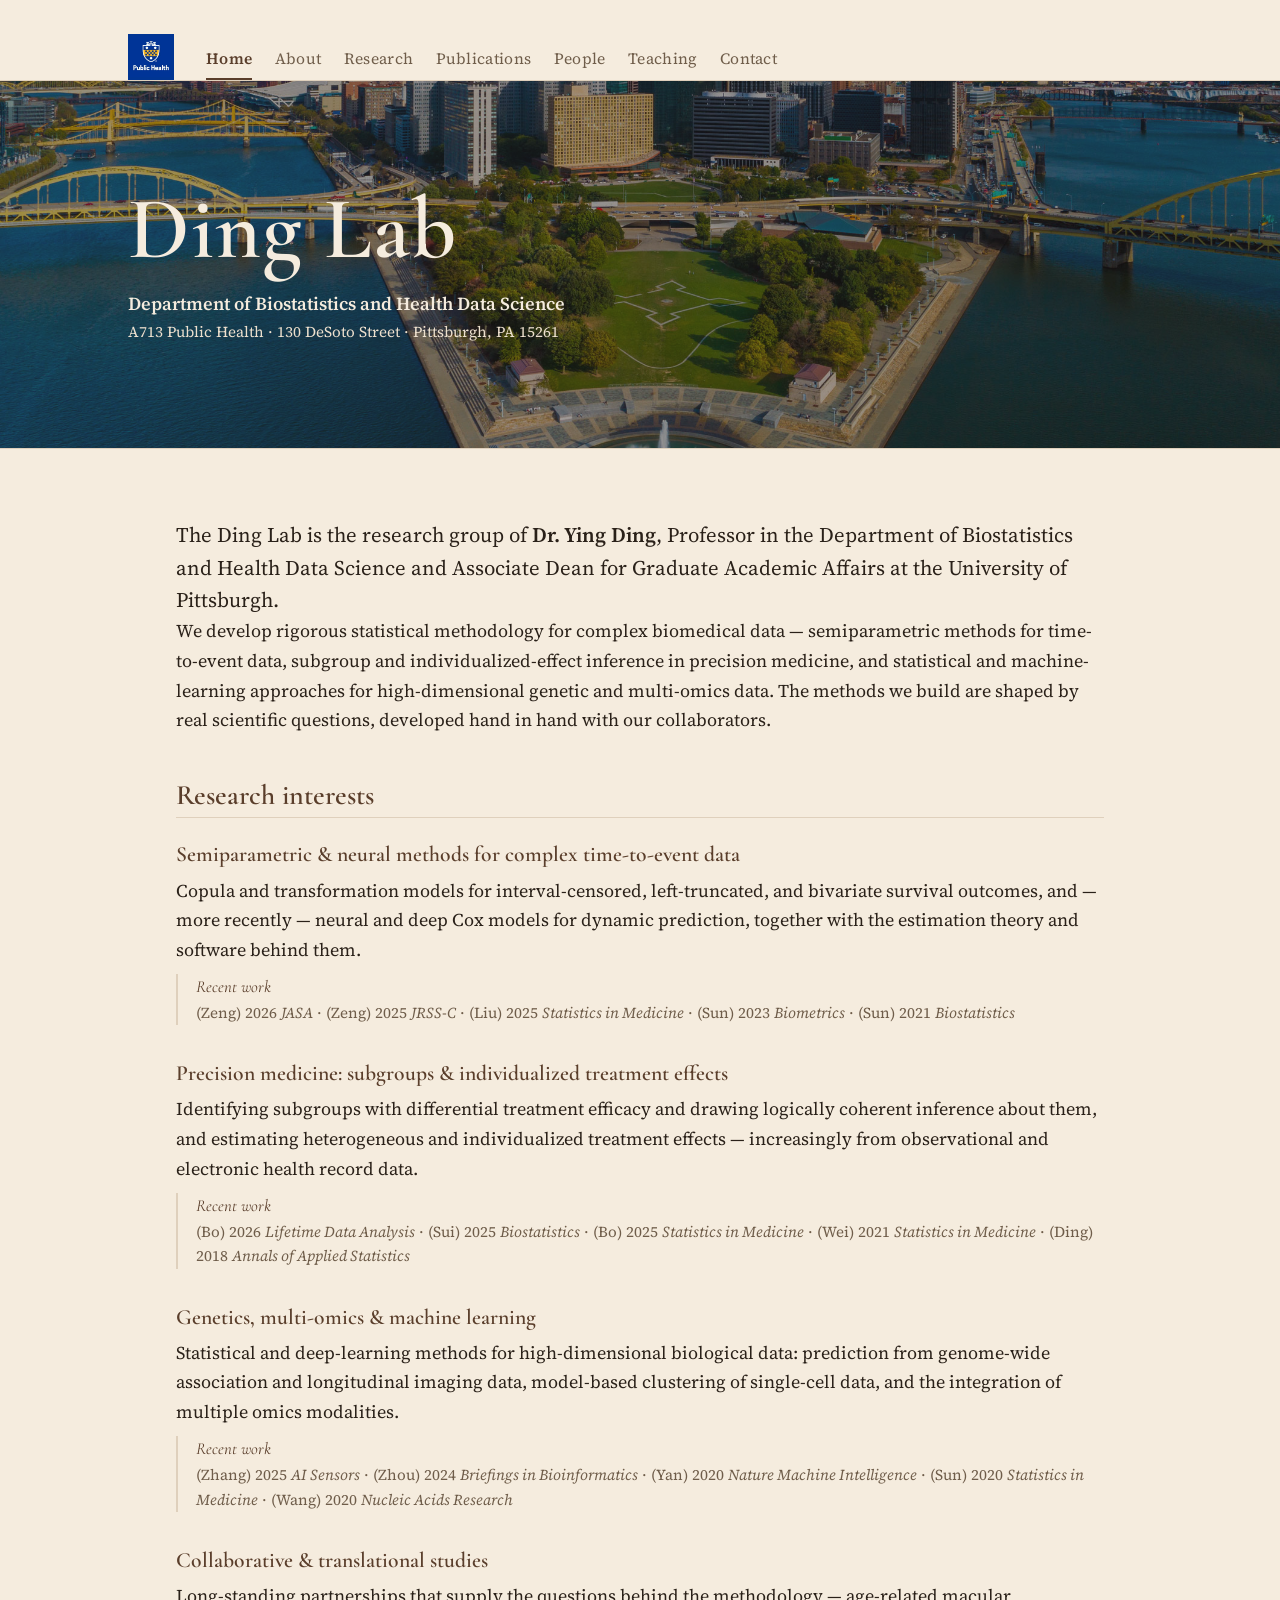
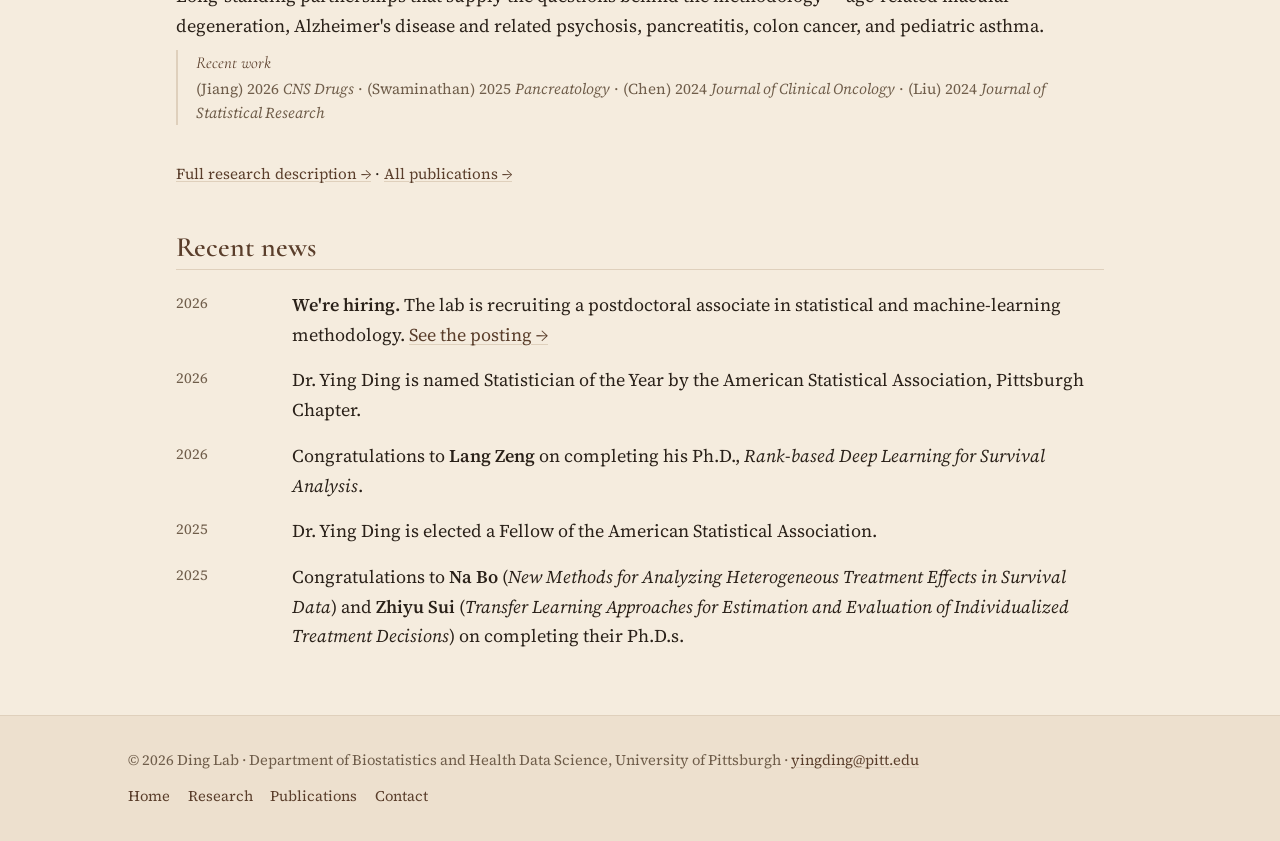
==== index.html @ 9b613da2 "Add "Dr." to Ying Ding on Home and People; remove CV link from About - Home: "Dr. Ying Ding" in the " ====
<!DOCTYPE html>
<html lang="en">
<head>
  <meta charset="utf-8">
  <meta name="viewport" content="width=device-width, initial-scale=1">
  <title>Ding Lab — Biostatistics, University of Pittsburgh</title>
  <meta name="description" content="The Ding Lab, led by Ying Ding at the University of Pittsburgh, develops statistical methods for complex survival and multi-omics data in service of precision medicine.">
  <link rel="preconnect" href="https://fonts.googleapis.com">
  <link rel="preconnect" href="https://fonts.gstatic.com" crossorigin>
  <link rel="stylesheet" href="https://fonts.googleapis.com/css2?family=Cormorant+Garamond:ital,wght@0,500;0,600;1,500;1,600&family=Source+Serif+4:ital,wght@0,400;0,600;1,400&display=swap">
  <link rel="stylesheet" href="assets/css/style.css">
</head>
<body>
  <a class="skip-link" href="#main">Skip to content</a>

  <!-- ===== SHARED HEADER — keep identical across all pages (only aria-current moves) ===== -->
  <header class="site-header">
    <div class="wrap site-header-inner">
      <img class="site-badge" src="assets/img/School_of_Public_Health.png" alt="University of Pittsburgh School of Public Health">
      <nav class="main-nav" aria-label="Primary">
        <ul>
          <li><a href="index.html" aria-current="page">Home</a></li>
          <li><a href="about.html">About</a></li>
          <li><a href="research.html">Research</a></li>
          <li><a href="publications.html">Publications</a></li>
          <li><a href="people.html">People</a></li>
          <li><a href="teaching.html">Teaching</a></li>
          <li><a href="contact.html">Contact</a></li>
        </ul>
      </nav>
    </div>
  </header>
  <!-- ===== /SHARED HEADER ===== -->

  <!-- Hero banner. Background photo is set in CSS (.hero) — currently assets/img/pittsburgh.jpg.
       TODO: to swap it, change the url() in style.css (.hero). If a brighter photo is used,
       deepen the overlay alpha in style.css (.hero::before) so the cream text stays legible. -->
  <section class="hero" aria-label="Introduction">
    <div class="hero-inner">
      <h1 class="hero-title">Ding Lab</h1>
      <div class="affiliation-text">
        <p class="aff-dept">Department of Biostatistics and Health Data Science</p>
        <p class="aff-addr">A713 Public Health &middot; 130 DeSoto Street &middot; Pittsburgh, PA 15261</p>
      </div>
    </div>
  </section>

  <main id="main">
    <section aria-label="About the lab">
      <p class="lead">The Ding Lab is the research group of <strong>Dr. Ying Ding</strong>, Professor
      in the Department of Biostatistics and Health Data Science and Associate Dean for Graduate
      Academic Affairs at the <span class="pitt">University of Pittsburgh</span>.</p>

      <p>We develop rigorous statistical methodology for complex biomedical data &mdash;
      semiparametric methods for time-to-event data, subgroup and individualized-effect inference
      in precision medicine, and statistical and machine-learning approaches for high-dimensional
      genetic and multi-omics data. The methods we build are shaped by real scientific questions,
      developed hand in hand with our collaborators.</p>
    </section>

    <section aria-labelledby="interests-heading">
      <h2 id="interests-heading">Research interests</h2>
      <!-- TODO: The citations below were pulled from Google Scholar (July 2026). Scholar is not
           always accurate — please check years/journals, and add or drop papers as you like.
           Format follows: (first author) year Journal. -->
      <div class="interests">

        <article class="interest">
          <h3 class="i-title">Semiparametric &amp; neural methods for complex time-to-event data</h3>
          <p class="i-desc">Copula and transformation models for interval-censored, left-truncated,
          and bivariate survival outcomes, and — more recently — neural and deep Cox models for
          dynamic prediction, together with the estimation theory and software behind them.</p>
          <p class="i-pubs"><span class="i-pubs-label">Recent work</span>
            (Zeng) 2026 <em>JASA</em> &middot;
            (Zeng) 2025 <em>JRSS-C</em> &middot;
            (Liu) 2025 <em>Statistics in Medicine</em> &middot;
            (Sun) 2023 <em>Biometrics</em> &middot;
            (Sun) 2021 <em>Biostatistics</em>
          </p>
        </article>

        <article class="interest">
          <h3 class="i-title">Precision medicine: subgroups &amp; individualized treatment effects</h3>
          <p class="i-desc">Identifying subgroups with differential treatment efficacy and drawing
          logically coherent inference about them, and estimating heterogeneous and individualized
          treatment effects — increasingly from observational and electronic health record data.</p>
          <p class="i-pubs"><span class="i-pubs-label">Recent work</span>
            (Bo) 2026 <em>Lifetime Data Analysis</em> &middot;
            (Sui) 2025 <em>Biostatistics</em> &middot;
            (Bo) 2025 <em>Statistics in Medicine</em> &middot;
            (Wei) 2021 <em>Statistics in Medicine</em> &middot;
            (Ding) 2018 <em>Annals of Applied Statistics</em>
          </p>
        </article>

        <article class="interest">
          <h3 class="i-title">Genetics, multi-omics &amp; machine learning</h3>
          <p class="i-desc">Statistical and deep-learning methods for high-dimensional biological
          data: prediction from genome-wide association and longitudinal imaging data, model-based
          clustering of single-cell data, and the integration of multiple omics modalities.</p>
          <p class="i-pubs"><span class="i-pubs-label">Recent work</span>
            (Zhang) 2025 <em>AI Sensors</em> &middot;
            (Zhou) 2024 <em>Briefings in Bioinformatics</em> &middot;
            (Yan) 2020 <em>Nature Machine Intelligence</em> &middot;
            (Sun) 2020 <em>Statistics in Medicine</em> &middot;
            (Wang) 2020 <em>Nucleic Acids Research</em>
          </p>
        </article>

        <article class="interest">
          <h3 class="i-title">Collaborative &amp; translational studies</h3>
          <p class="i-desc">Long-standing partnerships that supply the questions behind the
          methodology — age-related macular degeneration, Alzheimer's disease and related psychosis,
          pancreatitis, colon cancer, and pediatric asthma.</p>
          <p class="i-pubs"><span class="i-pubs-label">Recent work</span>
            (Jiang) 2026 <em>CNS Drugs</em> &middot;
            (Swaminathan) 2025 <em>Pancreatology</em> &middot;
            (Chen) 2024 <em>Journal of Clinical Oncology</em> &middot;
            (Liu) 2024 <em>Journal of Statistical Research</em>
          </p>
        </article>

      </div>
      <p class="i-more"><a href="research.html">Full research description &rarr;</a> &middot;
      <a href="publications.html">All publications &rarr;</a></p>
    </section>

    <section aria-labelledby="news-heading">
      <h2 id="news-heading">Recent news</h2>
      <!-- TODO: These items are drawn from Dr. Ding's June 2026 CV. Add new items on top as they
           happen (defences, awards, papers, talks); the newest should come first. -->
      <ul class="news">
        <li>
          <span class="news-date">2026</span>
          <p><strong>We're hiring.</strong> The lab is recruiting a postdoctoral associate in
          statistical and machine-learning methodology. <a href="people.html#openings">See the posting &rarr;</a></p>
        </li>
        <li>
          <span class="news-date">2026</span>
          <p>Dr. Ying Ding is named Statistician of the Year by the American Statistical Association,
          Pittsburgh Chapter.</p>
        </li>
        <li>
          <span class="news-date">2026</span>
          <p>Congratulations to <strong>Lang Zeng</strong> on completing his Ph.D.,
          <em>Rank-based Deep Learning for Survival Analysis</em>.</p>
        </li>
        <li>
          <span class="news-date">2025</span>
          <p>Dr. Ying Ding is elected a Fellow of the American Statistical Association.</p>
        </li>
        <li>
          <span class="news-date">2025</span>
          <p>Congratulations to <strong>Na Bo</strong> (<em>New Methods for Analyzing Heterogeneous
          Treatment Effects in Survival Data</em>) and <strong>Zhiyu Sui</strong> (<em>Transfer
          Learning Approaches for Estimation and Evaluation of Individualized Treatment Decisions</em>)
          on completing their Ph.D.s.</p>
        </li>
      </ul>
    </section>

  </main>

  <!-- ===== SHARED FOOTER — keep identical across all pages ===== -->
  <footer class="site-footer">
    <div class="wrap foot-inner">
      <!-- TODO: update the year (or wire up a small script) -->
      <p>&copy; 2026 Ding Lab &middot; Department of Biostatistics and Health Data Science, <span class="pitt">University of Pittsburgh</span> &middot; <a href="mailto:yingding@pitt.edu">yingding@pitt.edu</a></p>
      <nav aria-label="Footer">
        <ul>
          <li><a href="index.html">Home</a></li>
          <li><a href="research.html">Research</a></li>
          <li><a href="publications.html">Publications</a></li>
          <li><a href="contact.html">Contact</a></li>
        </ul>
      </nav>
    </div>
  </footer>
  <!-- ===== /SHARED FOOTER ===== -->
</body>
</html>
---- assets/css/style.css ----
/* ==========================================================================
   Ying Ding Lab — shared stylesheet
   Classical academic elegance with a warm, luxe register:
   "high-priced wood" — walnut/espresso browns on a soft warm-beige ground.
   Restrained on purpose. Edit palette below.
   ========================================================================== */

:root {
  /* Color palette (warm "wood + skin", AA-checked) */
  --bg:            #F5ECDE;  /* warm light beige page background */
  --bg-panel:      #EDE0CE;  /* soft warm sand: footer, callouts, headshot */
  --text:          #2A2119;  /* primary text, dark espresso */
  --text-muted:    #6F5D4A;  /* secondary text, warm taupe */
  --accent:        #5A3E2B;  /* walnut brown: headings, links, rules */
  --accent-dark:   #3E2A1C;  /* hover / pressed */
  --hairline:      #DFD0BC;  /* borders, dividers */
  --pitt-blue:     #003594;  /* University of Pittsburgh official blue */

  /* Type */
  --font-head: "Cormorant Garamond", Georgia, "Times New Roman", serif;
  --font-body: "Source Serif 4", Georgia, "Times New Roman", serif;

  /* Measure & rhythm */
  --wrap:  66rem;   /* header / footer width */
  --prose: 60rem;   /* reading measure (wide, per request for narrow margins) */
  --pad:   1rem;
}

/* ------------------------------------------------------------------ Reset-ish */
*,
*::before,
*::after { box-sizing: border-box; }

html { -webkit-text-size-adjust: 100%; }

body {
  margin: 0;
  background: var(--bg);
  color: var(--text);
  font-family: var(--font-body);
  font-size: 1.125rem;      /* 18px */
  line-height: 1.65;
  font-weight: 400;
  text-rendering: optimizeLegibility;
  -webkit-font-smoothing: antialiased;
}

img { max-width: 100%; height: auto; display: block; }

/* -------------------------------------------------------------- Skip link */
.skip-link {
  position: absolute;
  left: -9999px;
  top: 0;
  background: var(--accent);
  color: #fff;
  padding: 0.5rem 1rem;
  z-index: 100;
  text-decoration: none;
}
.skip-link:focus {
  left: 0.75rem;
  top: 0.75rem;
}

/* --------------------------------------------------------------- Wrappers */
.wrap {
  width: 100%;
  max-width: var(--wrap);
  margin-inline: auto;
  padding-inline: var(--pad);
}

/* ---------------------------------------------------------------- Header */
.site-header {
  border-bottom: 1px solid var(--hairline);
  padding-block: 2.1rem 0;
}
/* One masthead row: institution badge on the left, primary nav to its right. */
.site-header-inner {
  display: flex;
  align-items: flex-end;
  gap: 0.75rem 2rem;
  flex-wrap: wrap;
}
.site-badge {
  height: 46px;
  width: auto;
  flex: 0 0 auto;
}

/* Navigation */
.main-nav {
  margin: 0;
}
.main-nav ul {
  list-style: none;
  margin: 0;
  padding: 0;
  display: flex;
  flex-wrap: wrap;
  gap: 0.25rem 1.4rem;
}
.main-nav a {
  display: inline-block;
  padding: 0.35rem 0;
  font-size: 0.98rem;
  letter-spacing: 0.02em;
  color: var(--text-muted);
  text-decoration: none;
  border-bottom: 2px solid transparent;
  transition: color 120ms ease, border-color 120ms ease;
}
.main-nav a:hover,
.main-nav a:focus-visible {
  color: var(--accent);
  border-bottom-color: var(--hairline);
}
.main-nav a[aria-current="page"] {
  color: var(--accent);
  font-weight: 600;
  border-bottom-color: var(--accent);
}

/* ------------------------------------------------------------------ Main */
main {
  max-width: var(--prose);
  margin-inline: auto;
  padding: 3rem var(--pad) 4rem;
}

/* Page header block */
.page-header { margin-bottom: 2.5rem; }
.page-title {
  font-family: var(--font-head);
  font-weight: 600;
  font-size: clamp(2.2rem, 5vw, 3rem);
  line-height: 1.08;
  letter-spacing: 0.005em;
  color: var(--accent);
  margin: 0;
}
.page-header .rule {
  width: 3.5rem;
  height: 2px;
  background: var(--accent);
  border: 0;
  margin: 1.1rem 0 0;
}

/* Lead paragraph — used on the warmer pages */
.lead {
  font-size: 1.3rem;
  line-height: 1.55;
  color: var(--text);
  margin: 1.4rem 0 0;
}
.lead-italic {
  font-family: var(--font-head);
  font-size: 1.5rem;
  font-style: italic;
  color: var(--accent);
  line-height: 1.4;
  margin: 1rem 0 0;
}

/* ----------------------------------------------------------- Typography */
h2 {
  font-family: var(--font-head);
  font-weight: 600;
  font-size: 1.75rem;
  line-height: 1.15;
  color: var(--accent);
  margin: 2.75rem 0 1rem;
  padding-bottom: 0.4rem;
  border-bottom: 1px solid var(--hairline);
}
h3 {
  font-family: var(--font-head);
  font-weight: 600;
  font-size: 1.35rem;
  line-height: 1.2;
  color: var(--text);
  margin: 2rem 0 0.5rem;
}
p { margin: 0 0 1.15rem; }
main > section > p:last-child { margin-bottom: 0; }

a {
  color: var(--accent);
  text-decoration: underline;
  text-underline-offset: 0.14em;
  text-decoration-thickness: 1px;
  text-decoration-color: var(--hairline);
  transition: color 120ms ease, text-decoration-color 120ms ease;
}
a:hover,
a:focus-visible {
  color: var(--accent-dark);
  text-decoration-color: currentColor;
}

strong { font-weight: 600; }
em { font-style: italic; }

hr.divider {
  border: 0;
  border-top: 1px solid var(--hairline);
  margin: 2.5rem 0;
}

/* --------------------------------------------------- CV-style definition lists */
/* Education, appointments, courses: label + detail rows */
.cv-list {
  margin: 1.25rem 0 0;
  display: grid;
  gap: 1.4rem;
}
.cv-item {
  display: grid;
  grid-template-columns: 7.5rem 1fr;
  gap: 0.25rem 1.5rem;
}
.cv-item .cv-when {
  color: var(--text-muted);
  font-variant-numeric: tabular-nums;
  font-size: 0.98rem;
  padding-top: 0.1rem;
}
.cv-item .cv-what { margin: 0; }
.cv-item .cv-what .cv-role { font-weight: 600; }
.cv-item .cv-what .cv-where { color: var(--text-muted); display: block; font-size: 0.98rem; }

/* Simple stacked list (awards, plain items) */
.stack-list {
  margin: 1.25rem 0 0;
  padding: 0;
  list-style: none;
  display: grid;
  gap: 0.9rem;
}
.stack-list li {
  display: grid;
  grid-template-columns: 4rem 1fr;
  gap: 1.25rem;
}
.stack-list .yr {
  color: var(--text-muted);
  font-variant-numeric: tabular-nums;
  font-size: 0.98rem;
}

/* -------------------------------------------------------- Research interests */
/* Home page: each interest = title + description + a line of recent citations. */
.interests {
  margin: 1.5rem 0 0;
  display: grid;
  gap: 2.25rem;
}
.interest .i-title {
  font-family: var(--font-head);
  font-weight: 600;
  font-size: 1.35rem;
  line-height: 1.2;
  color: var(--accent);
  margin: 0 0 0.45rem;
}
.interest .i-desc { margin: 0 0 0.6rem; }
.interest .i-pubs {
  margin: 0;
  padding-left: 1.1rem;
  border-left: 2px solid var(--hairline);
  font-size: 0.95rem;
  line-height: 1.6;
  color: var(--text-muted);
}
.interest .i-pubs-label {
  display: block;
  font-family: var(--font-head);
  font-style: italic;
  font-size: 1.05rem;
  color: var(--accent);
}
.i-more { margin-top: 2.25rem; font-size: 0.95rem; }

/* --------------------------------------------------------------- News list */
.news {
  margin: 1.25rem 0 0;
  padding: 0;
  list-style: none;
  display: grid;
  gap: 1rem;
}
.news li {
  display: grid;
  grid-template-columns: 6rem 1fr;
  gap: 1.25rem;
}
.news .news-date {
  color: var(--text-muted);
  font-size: 0.92rem;
  font-variant-numeric: tabular-nums;
  padding-top: 0.05rem;
}
.news p { margin: 0; }

/* -------------------------------------------------------------- Publications */
.pub-year {
  font-family: var(--font-head);
  font-weight: 600;
  font-size: 1.75rem;
  color: var(--accent);
  margin: 2.75rem 0 1rem;
  padding-bottom: 0.4rem;
  border-bottom: 1px solid var(--hairline);
}
.pub-list {
  margin: 0;
  padding: 0;
  list-style: none;
  display: grid;
  gap: 1.4rem;
}
.pub-list li { padding-left: 1.1rem; border-left: 2px solid var(--hairline); }
.pub-list .pub-title { font-weight: 600; }
.pub-list .pub-venue { font-style: italic; color: var(--text-muted); }
.pub-list .pub-meta { display: block; margin-top: 0.2rem; font-size: 0.95rem; }

/* --------------------------------------------------------------- People */
.people-group { margin-top: 1rem; }
.person {
  display: grid;
  grid-template-columns: 12.5rem 1fr;
  gap: 0.15rem 1.75rem;
  padding: 0.7rem 0;
  border-bottom: 1px solid var(--hairline);
}
.person:last-child { border-bottom: 0; }
.person .p-name { font-weight: 600; }
.person .p-role { color: var(--text-muted); }

/* PI card — a little warmth on the People page */
.pi-card {
  display: grid;
  grid-template-columns: 9.5rem 1fr;
  gap: 1.75rem;
  align-items: start;
  margin-top: 1.5rem;
}
.pi-card .headshot {
  width: 9.5rem;
  border: 1px solid var(--hairline);
  background: var(--bg-panel);
}
.pi-card h3 { margin-top: 0; }
.pi-card .p-role { color: var(--text-muted); margin-top: -0.25rem; }

/* --------------------------------------------------------------- Callout */
/* Warm note — prospective students, contact aside */
.callout {
  background: var(--bg-panel);
  border-left: 3px solid var(--accent);
  padding: 1.25rem 1.5rem;
  margin: 2rem 0 0;
}
.callout p:last-child { margin-bottom: 0; }
.callout h2,
.callout h3 { border: 0; margin-top: 0; }
.callout .eeo { font-size: 0.88rem; color: var(--text-muted); margin-top: 0.75rem; }

/* Contact details block */
.contact-list {
  margin: 1.5rem 0 0;
  display: grid;
  gap: 1.1rem;
}
.contact-list .c-row { display: grid; grid-template-columns: 7rem 1fr; gap: 1.25rem; }
.contact-list .c-label {
  color: var(--text-muted);
  font-size: 0.98rem;
  letter-spacing: 0.02em;
}
.contact-list .c-value { margin: 0; }

/* ---------------------------------------------------------------- Footer */
.site-footer {
  background: var(--bg-panel);
  border-top: 1px solid var(--hairline);
  color: var(--text-muted);
  padding-block: 2rem;
  font-size: 0.92rem;
}
.site-footer .foot-inner {
  display: flex;
  flex-wrap: wrap;
  justify-content: space-between;
  gap: 0.75rem 2rem;
}
.site-footer p { margin: 0; }
.site-footer a { color: var(--accent); }
.site-footer nav ul {
  list-style: none;
  margin: 0;
  padding: 0;
  display: flex;
  flex-wrap: wrap;
  gap: 0.25rem 1.1rem;
}
.site-footer nav a { text-decoration: none; }
.site-footer nav a:hover { text-decoration: underline; }

/* ---------------------------------------------------------------- Hero (home) */
.hero {
  position: relative;
  background-color: var(--accent-dark);
  background-image: url("../img/pittsburgh.jpg");   /* swap this file to change the hero photo */
  background-size: cover;
  background-position: center;
  border-bottom: 1px solid var(--hairline);
}
.hero::before {
  /* solid warm wash (not a gradient) to keep overlaid text legible;
     deepen the alpha if you swap in a bright photo */
  content: "";
  position: absolute;
  inset: 0;
  background: rgba(42, 33, 25, 0.45);
}
.hero-inner {
  position: relative;
  max-width: var(--wrap);
  margin-inline: auto;
  padding: clamp(3.25rem, 11vw, 6.5rem) var(--pad);
  color: #F5ECDE;
}
.hero-title {
  font-family: var(--font-head);
  font-weight: 600;
  font-size: clamp(3rem, 10vw, 5.5rem);
  line-height: 1;
  letter-spacing: 0.01em;
  margin: 0;
  color: #F5ECDE;
}

/* ".pitt" spans are kept in the markup but no longer coloured — "University of
   Pittsburgh" now reads in the same colour as surrounding text. */
.pitt { color: inherit; }

/* -------------------------------------------- Affiliation inside the hero (home) */
/* Department + street address, directly under the "Ding Lab" hero title. */
.hero .affiliation-text { margin-top: 1rem; }
.hero .affiliation-text p { margin: 0; }
.hero .aff-dept { color: #F5ECDE; font-weight: 600; font-size: 1.15rem; }
.hero .aff-addr { color: #EDE0CE; font-size: 0.95rem; margin-top: 0.25rem; }

/* ------------------------------------------------- Full-bleed page banner (16:9) */
/* Used on teaching.html. Sits between the header and <main>, edge to edge. */
.page-banner {
  margin: 0;
  width: 100%;
  background: var(--bg-panel);
  border-bottom: 1px solid var(--hairline);
}
.page-banner img {
  display: block;
  width: 100%;
  aspect-ratio: 16 / 9;
  object-fit: cover;   /* a non-16:9 photo is centre-cropped rather than squashed */
  object-position: center;
}

/* -------------------------------------------------------------- Research figure */
figure.research-figure { margin: 1.5rem 0 0; }
figure.research-figure img {
  width: 100%;
  border: 1px solid var(--hairline);
  background: var(--bg-panel);
}
figure.research-figure figcaption {
  margin-top: 0.5rem;
  font-size: 0.92rem;
  color: var(--text-muted);
}

/* --------------------------------------------------------- People photo grid */
.people-grid {
  display: grid;
  grid-template-columns: repeat(auto-fill, minmax(150px, 1fr));
  gap: 2rem 1.5rem;
  margin-top: 1.5rem;
}
.member-card { margin: 0; }
.member-card .avatar {
  width: 100%;
  max-width: 160px;
  aspect-ratio: 1 / 1;
  object-fit: cover;
  object-position: center 20%;  /* bias toward faces; no effect on already-square photos */
  border-radius: 50%;
  border: 1px solid var(--hairline);
  background: var(--bg-panel);
}
.member-card figcaption { margin-top: 0.75rem; }
.member-card .m-name { font-weight: 600; margin: 0; }
.member-card .m-role { color: var(--text-muted); font-size: 0.95rem; margin: 0.1rem 0 0; }

/* ------------------------------------------------------------ Focus states */
:focus-visible {
  outline: 2px solid var(--accent);
  outline-offset: 2px;
}

/* --------------------------------------------------------------- Responsive */
@media (max-width: 34rem) {
  body { font-size: 1.06rem; }
  main { padding-top: 2.25rem; }
  .cv-item { grid-template-columns: 1fr; gap: 0.15rem; }
  .stack-list li { grid-template-columns: 3.25rem 1fr; gap: 0.85rem; }
  .news li { grid-template-columns: 1fr; gap: 0.15rem; }
  .contact-list .c-row { grid-template-columns: 1fr; gap: 0.1rem; }
  .pi-card { grid-template-columns: 1fr; gap: 1rem; }
  .pi-card .headshot { width: 8rem; }
  .lead { font-size: 1.2rem; }
  .people-grid { grid-template-columns: repeat(auto-fill, minmax(120px, 1fr)); gap: 1.5rem 1.25rem; }
  .member-card .avatar { max-width: 130px; }
  .person { grid-template-columns: 1fr; gap: 0.1rem; }
  .site-badge { height: 40px; }
}
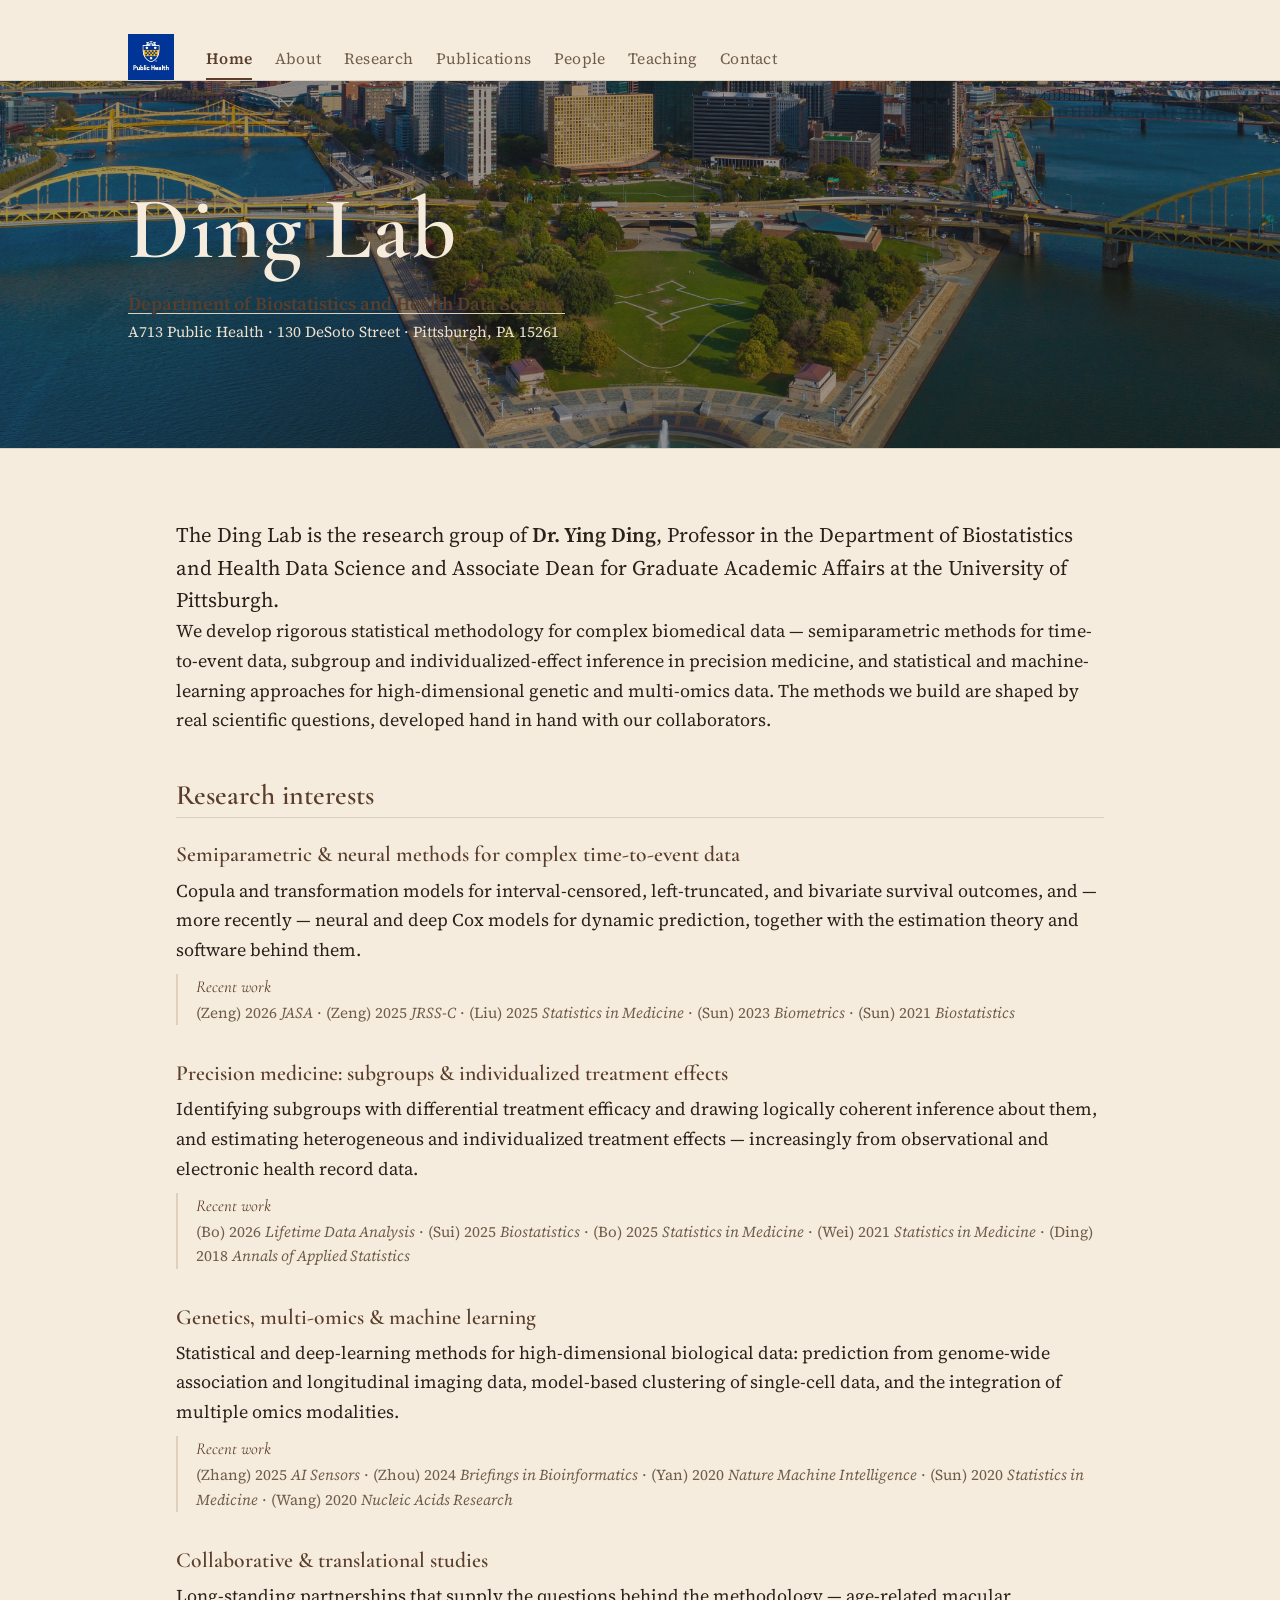
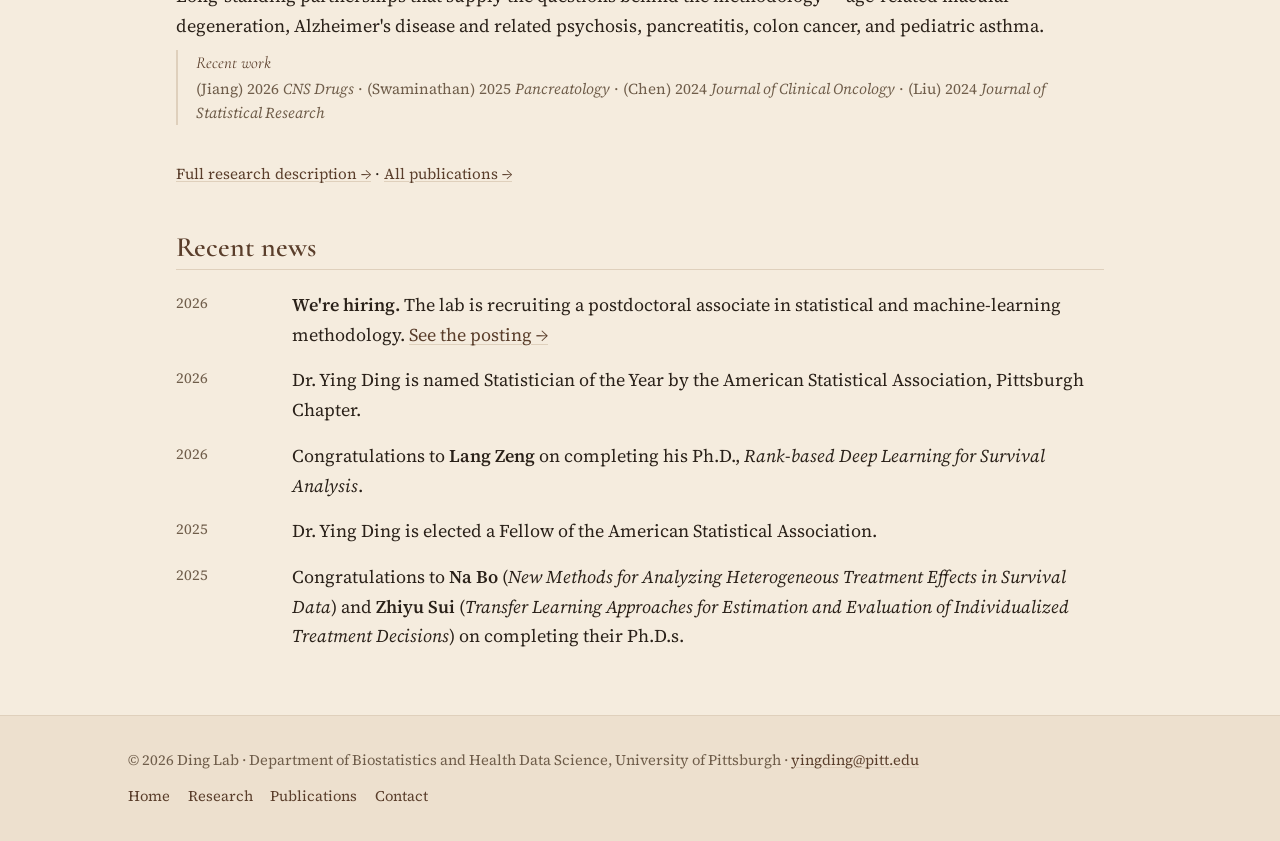
==== commit 442ba397: "Add institutional links; highlight the postdoc opening - Link the header Pitt SPH badge to publichea" ====
--- a/index.html
+++ b/index.html
@@ -16,7 +16,9 @@
   <!-- ===== SHARED HEADER — keep identical across all pages (only aria-current moves) ===== -->
   <header class="site-header">
     <div class="wrap site-header-inner">
-      <img class="site-badge" src="assets/img/School_of_Public_Health.png" alt="University of Pittsburgh School of Public Health">
+      <a class="site-badge-link" href="https://www.publichealth.pitt.edu/">
+        <img class="site-badge" src="assets/img/School_of_Public_Health.png" alt="University of Pittsburgh School of Public Health">
+      </a>
       <nav class="main-nav" aria-label="Primary">
         <ul>
           <li><a href="index.html" aria-current="page">Home</a></li>
@@ -39,7 +41,7 @@
     <div class="hero-inner">
       <h1 class="hero-title">Ding Lab</h1>
       <div class="affiliation-text">
-        <p class="aff-dept">Department of Biostatistics and Health Data Science</p>
+        <p class="aff-dept"><a href="https://www.publichealth.pitt.edu/biostatistics">Department of Biostatistics and Health Data Science</a></p>
         <p class="aff-addr">A713 Public Health &middot; 130 DeSoto Street &middot; Pittsburgh, PA 15261</p>
       </div>
     </div>
--- a/assets/css/style.css
+++ b/assets/css/style.css
@@ -83,10 +83,15 @@
   gap: 0.75rem 2rem;
   flex-wrap: wrap;
 }
+.site-badge-link {
+  display: inline-flex;
+  flex: 0 0 auto;
+  text-decoration: none;
+}
 .site-badge {
   height: 46px;
   width: auto;
-  flex: 0 0 auto;
+  display: block;
 }
 
 /* Navigation */
@@ -367,6 +372,32 @@
 .callout h2,
 .callout h3 { border: 0; margin-top: 0; }
 .callout .eeo { font-size: 0.88rem; color: var(--text-muted); margin-top: 0.75rem; }
+
+/* Highlighted callout — used for the open postdoc position, so it reads clearly
+   as a live announcement rather than ordinary body copy. */
+.callout-open {
+  border-left-width: 5px;
+  padding: 1.6rem 1.75rem;
+}
+.callout-open h3 {
+  font-size: 1.7rem;
+  color: var(--accent);
+  margin-bottom: 0.2rem;
+}
+.callout-open .open-tag {
+  display: inline-block;
+  margin-bottom: 0.55rem;
+  font-family: var(--font-body);
+  font-size: 0.78rem;
+  font-weight: 600;
+  letter-spacing: 0.09em;
+  text-transform: uppercase;
+  color: var(--accent);
+}
+.callout-open .open-lead {
+  font-size: 1.1rem;
+  font-weight: 600;
+}
 
 /* Contact details block */
 .contact-list {
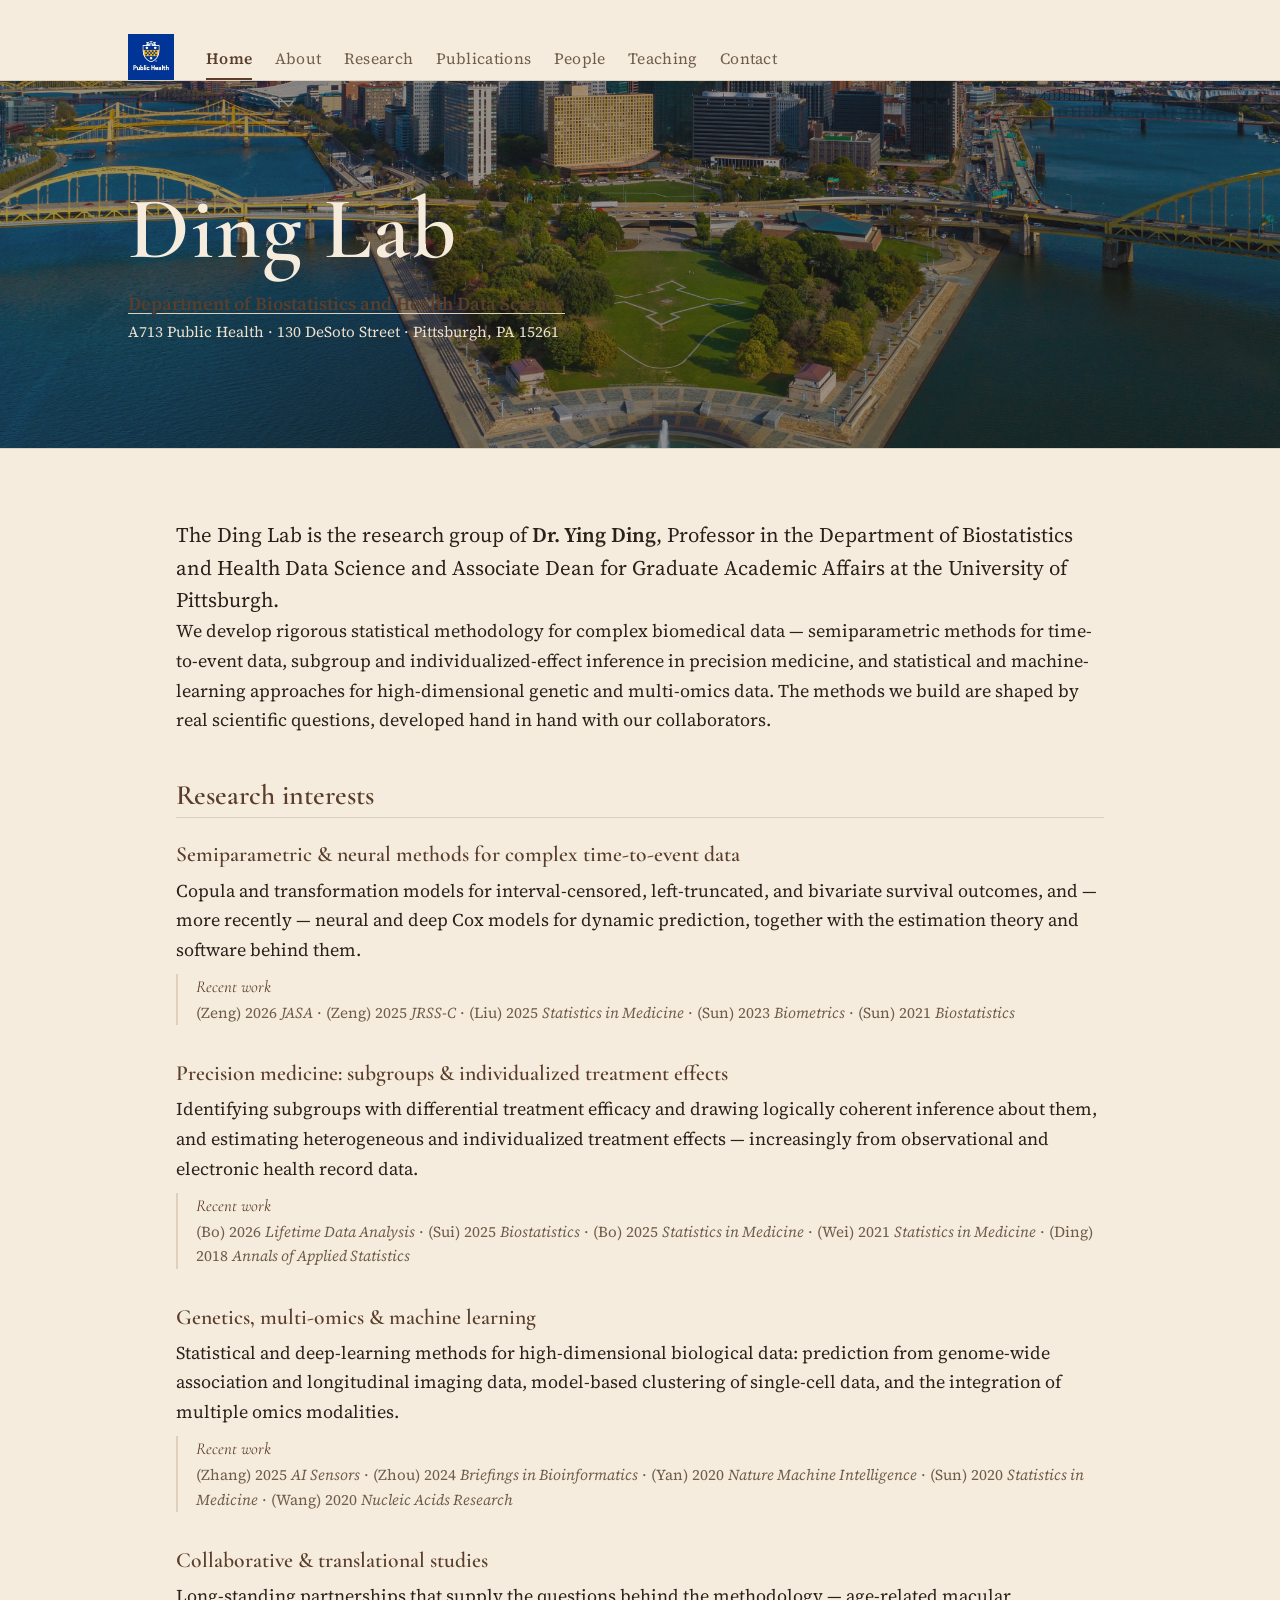
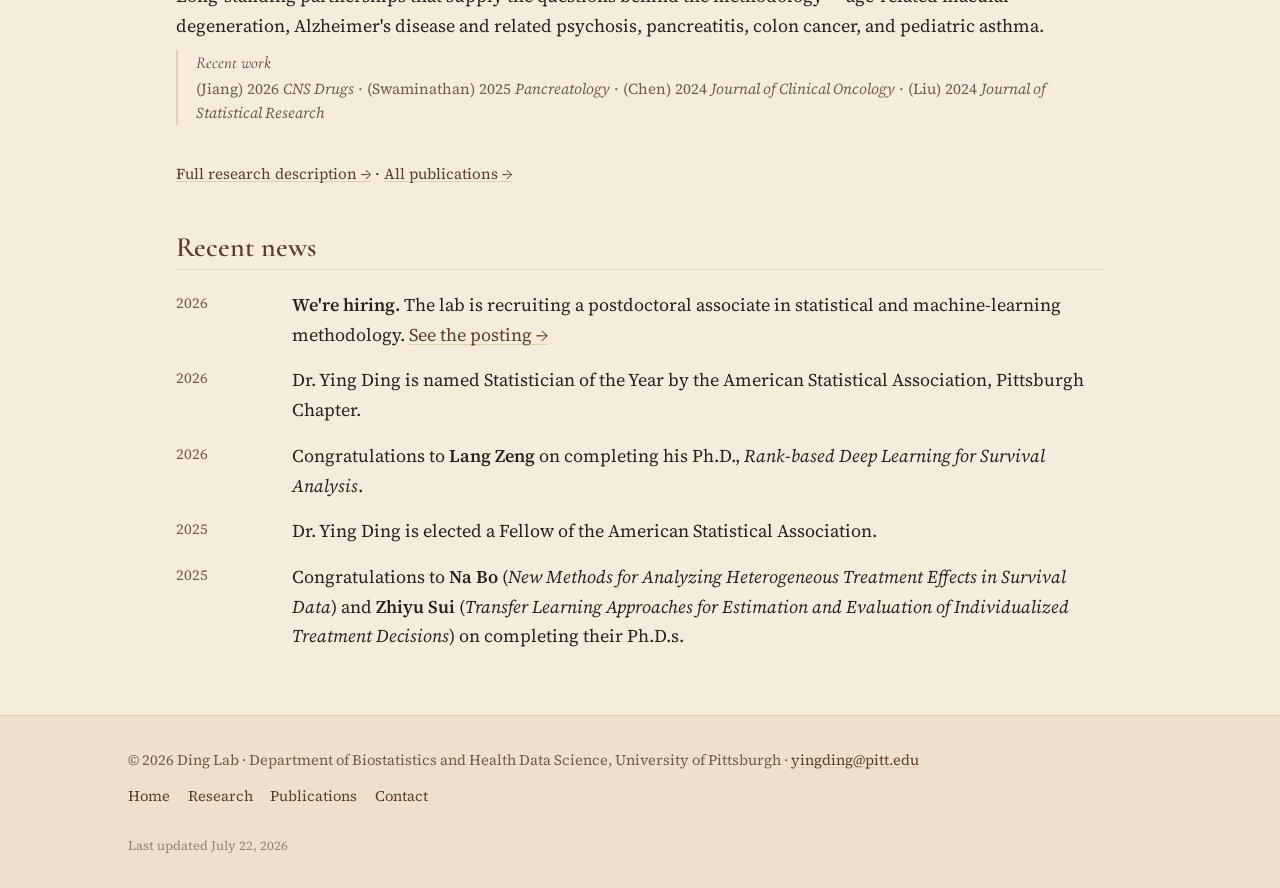
==== commit 0cd92001: "Add admitted years for current students and a discreet last-updated date - People: each current stud" ====
--- a/index.html
+++ b/index.html
@@ -176,6 +176,7 @@
           <li><a href="contact.html">Contact</a></li>
         </ul>
       </nav>
+      <p class="last-updated">Last updated July 22, 2026</p>
     </div>
   </footer>
   <!-- ===== /SHARED FOOTER ===== -->
--- a/assets/css/style.css
+++ b/assets/css/style.css
@@ -439,6 +439,13 @@
 }
 .site-footer nav a { text-decoration: none; }
 .site-footer nav a:hover { text-decoration: underline; }
+/* Deliberately understated: its own line at the very bottom, small and faint. */
+.site-footer .last-updated {
+  flex-basis: 100%;
+  margin-top: 0.9rem;
+  font-size: 0.8rem;
+  opacity: 0.7;
+}
 
 /* ---------------------------------------------------------------- Hero (home) */
 .hero {
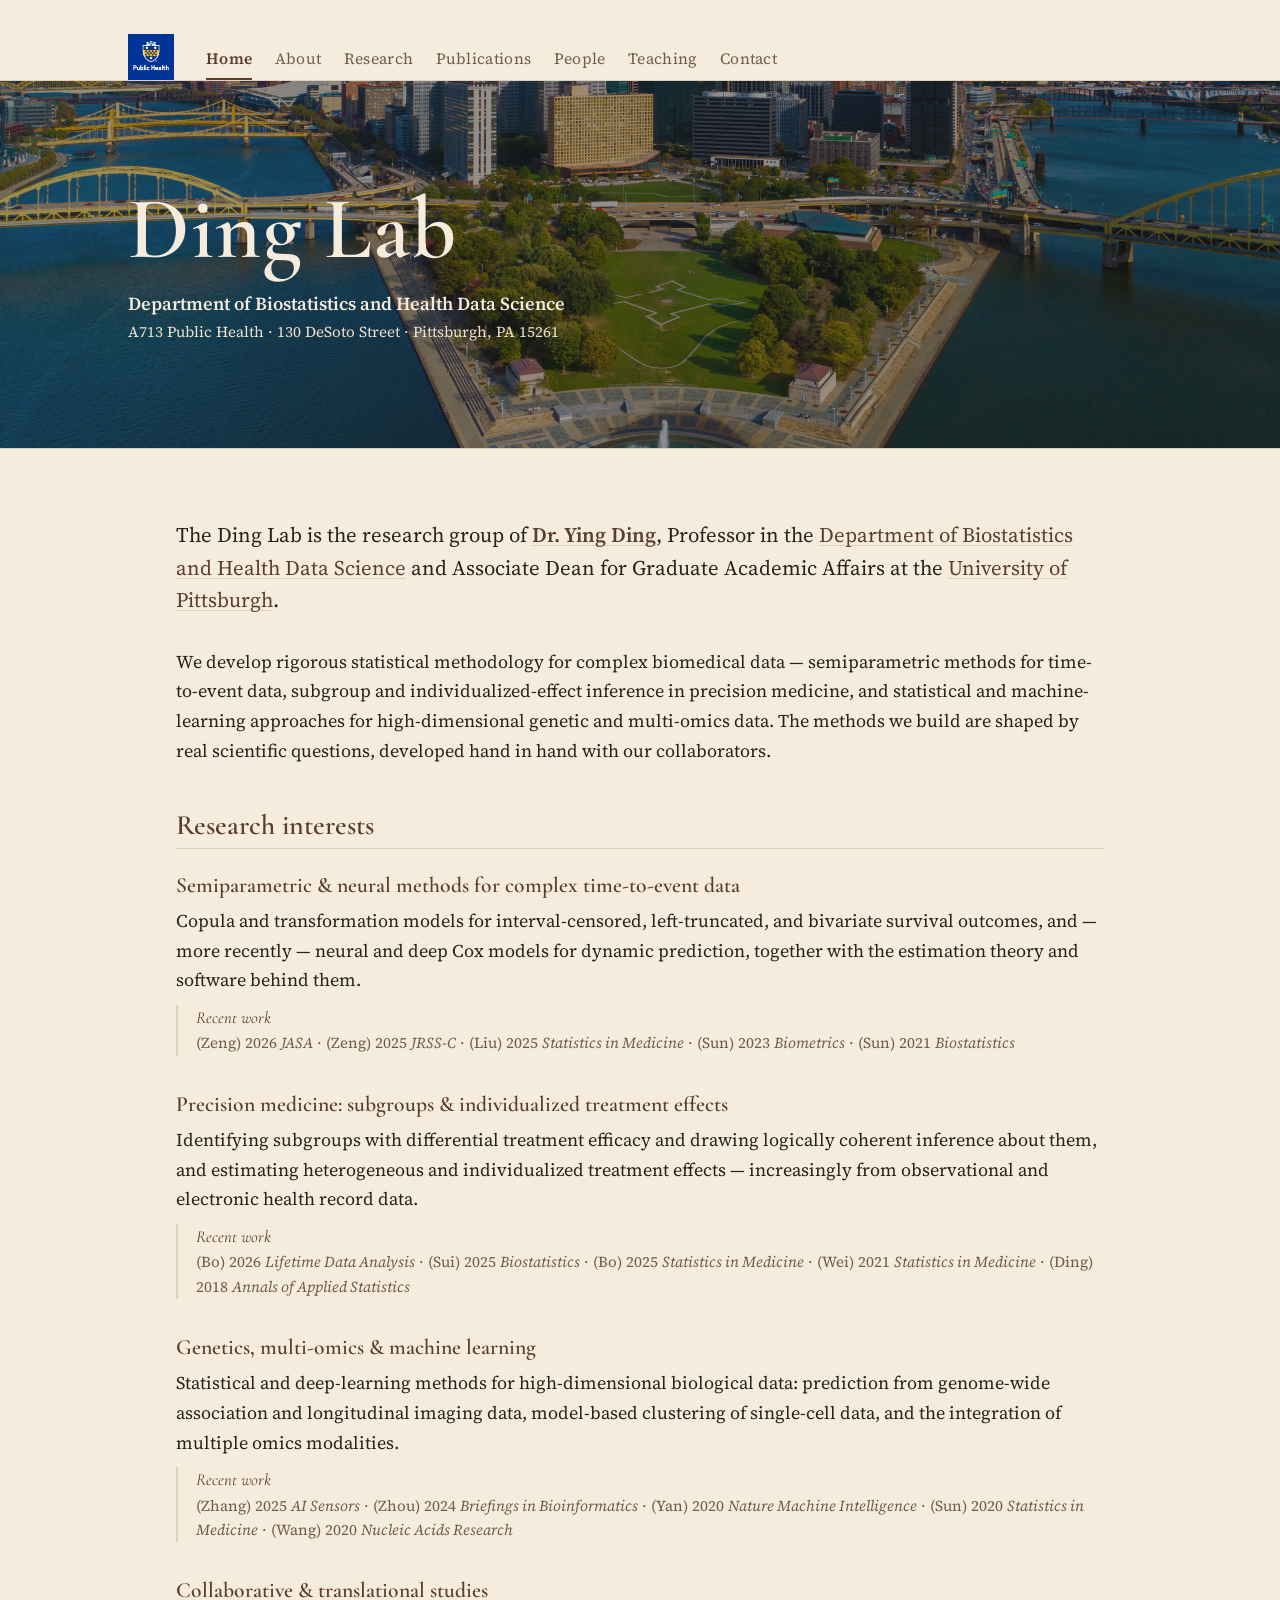
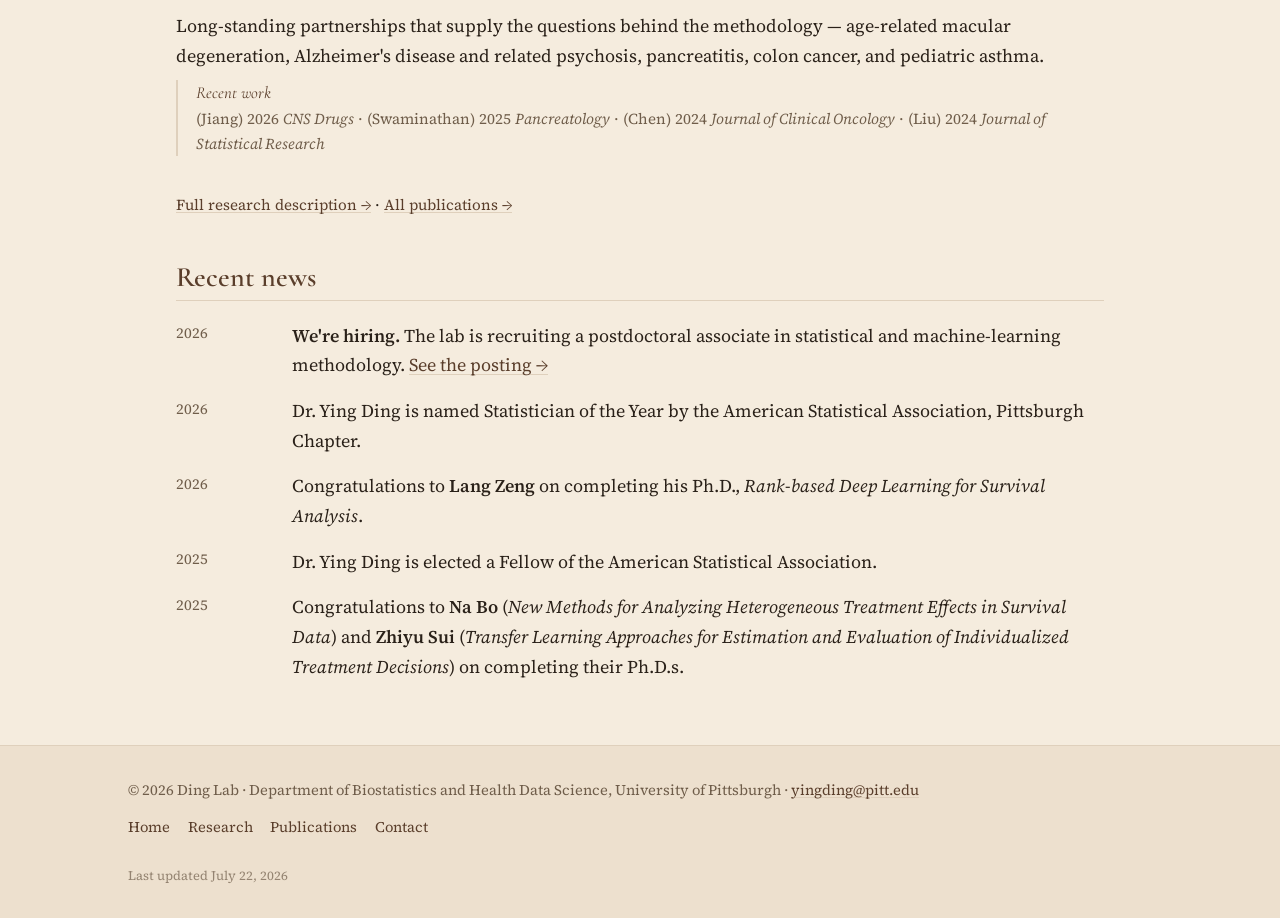
==== commit 5ad61377: "Home: link key terms in the intro, unlink the hero department, add paragraph spacing - Hero: remove " ====
--- a/index.html
+++ b/index.html
@@ -41,7 +41,7 @@
     <div class="hero-inner">
       <h1 class="hero-title">Ding Lab</h1>
       <div class="affiliation-text">
-        <p class="aff-dept"><a href="https://www.publichealth.pitt.edu/biostatistics">Department of Biostatistics and Health Data Science</a></p>
+        <p class="aff-dept">Department of Biostatistics and Health Data Science</p>
         <p class="aff-addr">A713 Public Health &middot; 130 DeSoto Street &middot; Pittsburgh, PA 15261</p>
       </div>
     </div>
@@ -49,9 +49,12 @@
 
   <main id="main">
     <section aria-label="About the lab">
-      <p class="lead">The Ding Lab is the research group of <strong>Dr. Ying Ding</strong>, Professor
-      in the Department of Biostatistics and Health Data Science and Associate Dean for Graduate
-      Academic Affairs at the <span class="pitt">University of Pittsburgh</span>.</p>
+      <p class="lead">The Ding Lab is the research group of
+      <a href="https://www.publichealth.pitt.edu/directory/ying-ding"><strong>Dr. Ying Ding</strong></a>,
+      Professor in the
+      <a href="https://www.publichealth.pitt.edu/biostatistics">Department of Biostatistics and Health Data Science</a>
+      and Associate Dean for Graduate Academic Affairs at the
+      <a href="https://www.pitt.edu/">University of Pittsburgh</a>.</p>
 
       <p>We develop rigorous statistical methodology for complex biomedical data &mdash;
       semiparametric methods for time-to-event data, subgroup and individualized-effect inference
--- a/assets/css/style.css
+++ b/assets/css/style.css
@@ -158,7 +158,7 @@
   font-size: 1.3rem;
   line-height: 1.55;
   color: var(--text);
-  margin: 1.4rem 0 0;
+  margin: 1.4rem 0 1.9rem;   /* bottom margin gives a clear break before the next paragraph */
 }
 .lead-italic {
   font-family: var(--font-head);
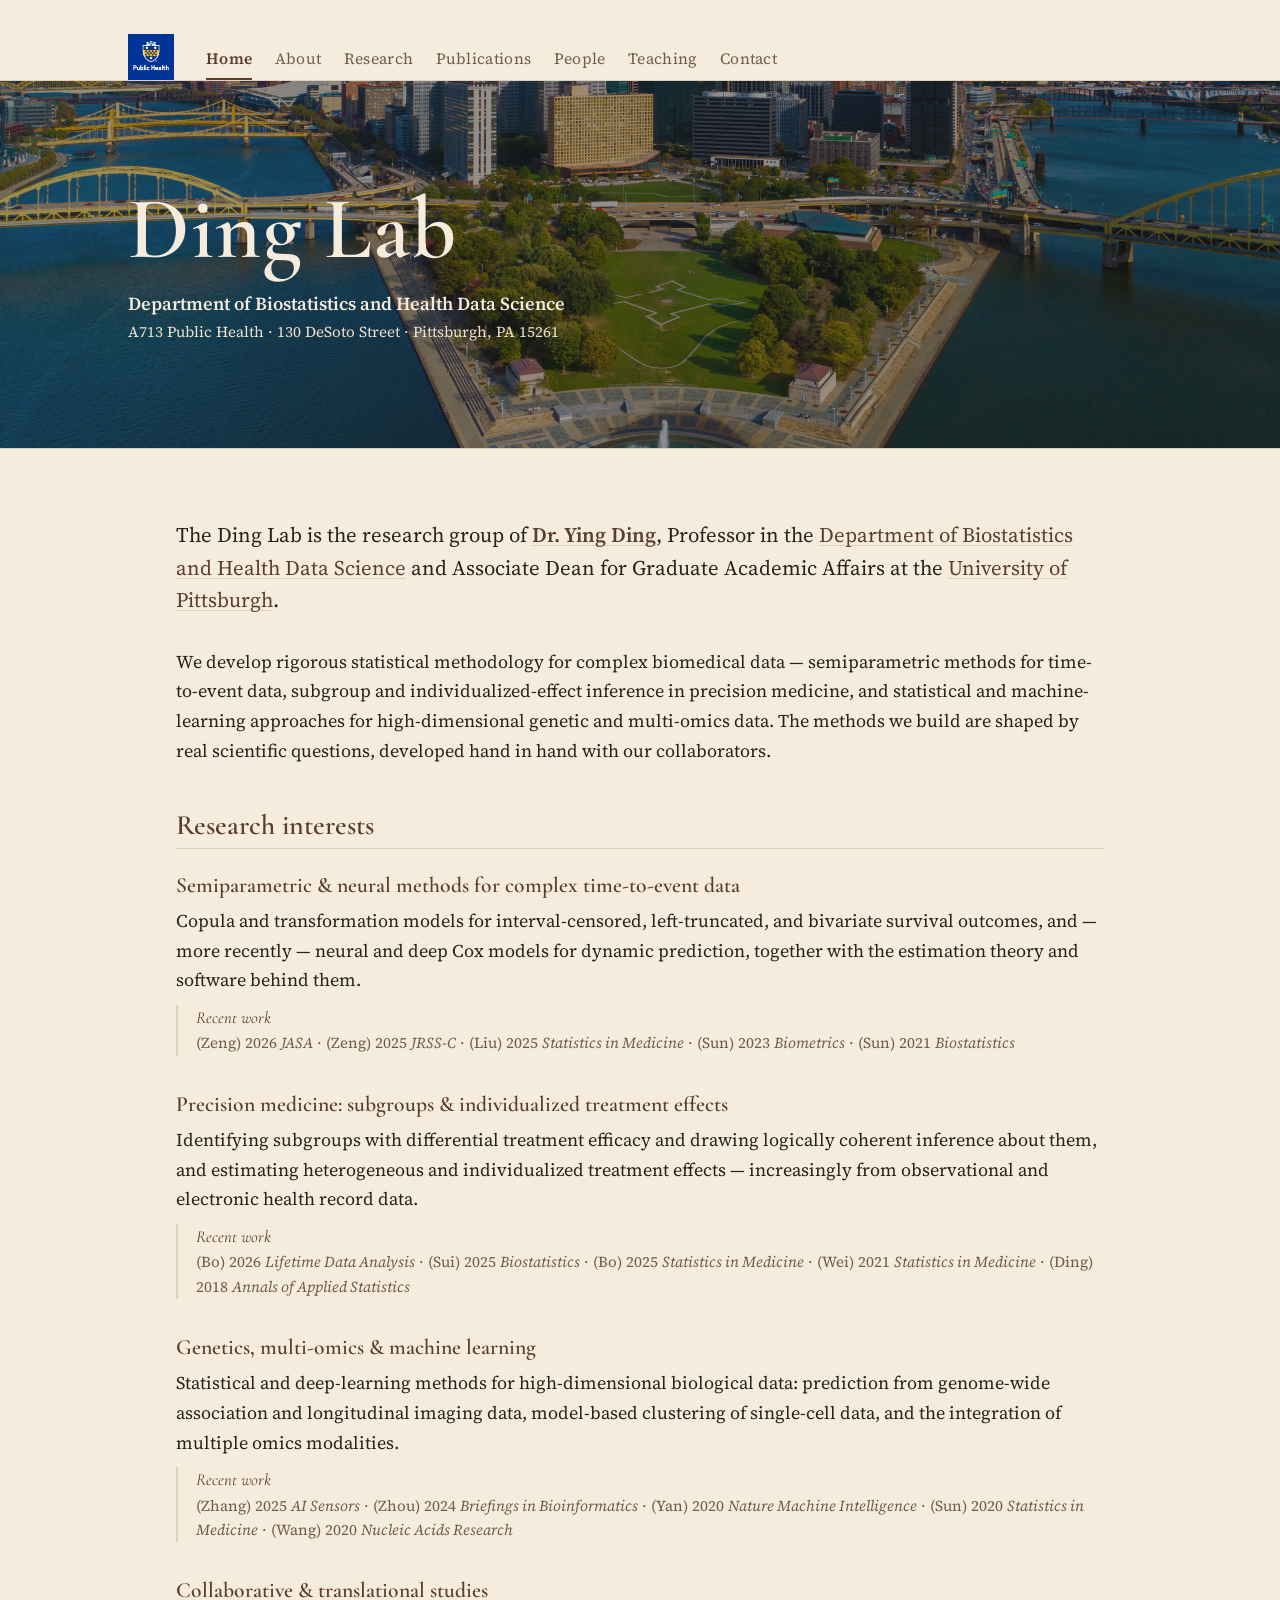
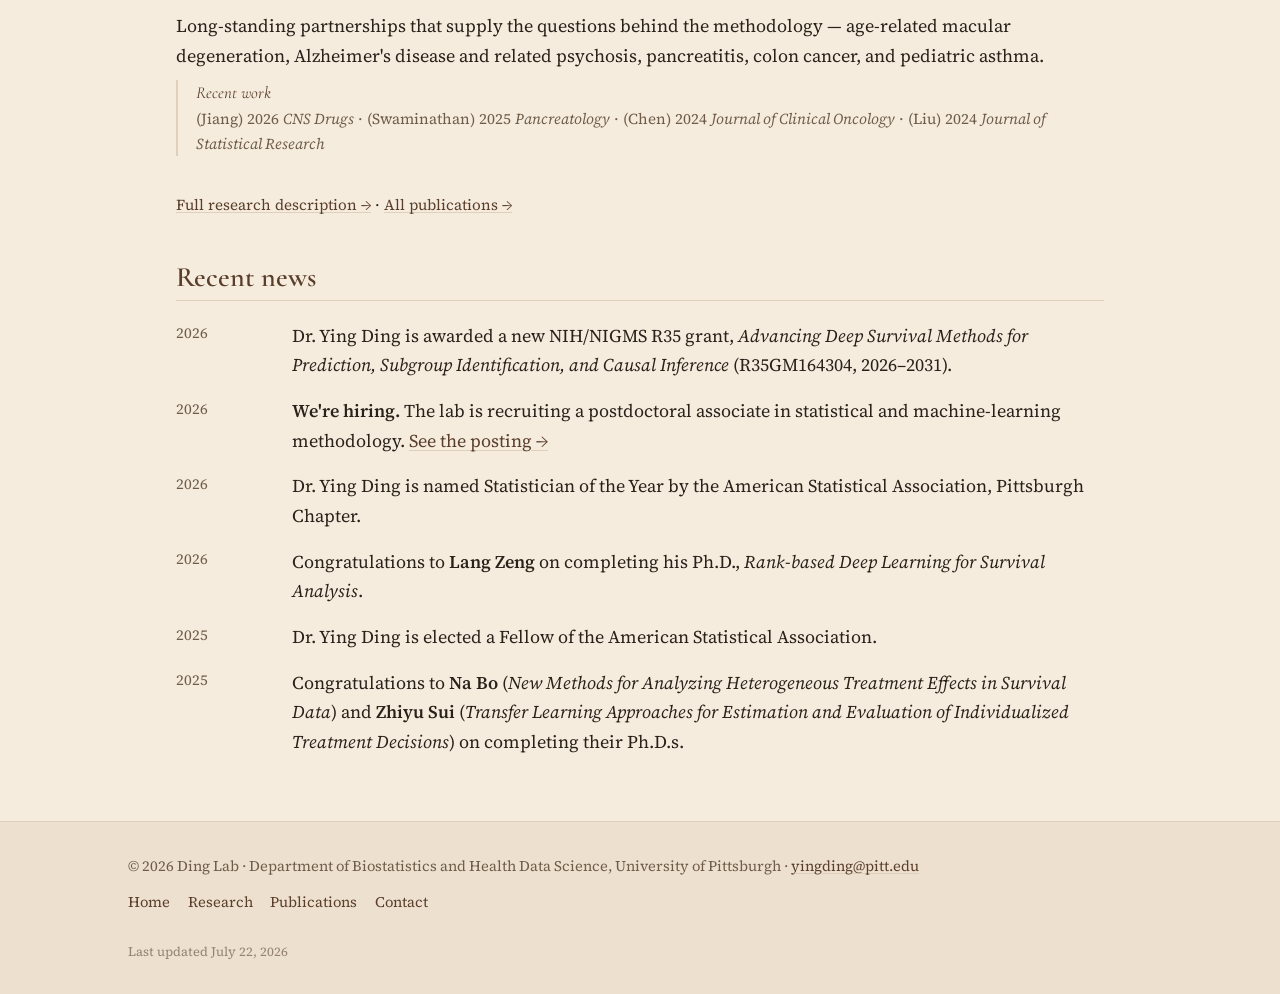
==== commit 200217d8: "Add R35 award to news and funding; add Stanford award to funding - News: lead item for the new NIH/N" ====
--- a/index.html
+++ b/index.html
@@ -137,6 +137,11 @@
       <ul class="news">
         <li>
           <span class="news-date">2026</span>
+          <p>Dr. Ying Ding is awarded a new NIH/NIGMS R35 grant, <em>Advancing Deep Survival Methods
+          for Prediction, Subgroup Identification, and Causal Inference</em> (R35GM164304, 2026&ndash;2031).</p>
+        </li>
+        <li>
+          <span class="news-date">2026</span>
           <p><strong>We're hiring.</strong> The lab is recruiting a postdoctoral associate in
           statistical and machine-learning methodology. <a href="people.html#openings">See the posting &rarr;</a></p>
         </li>
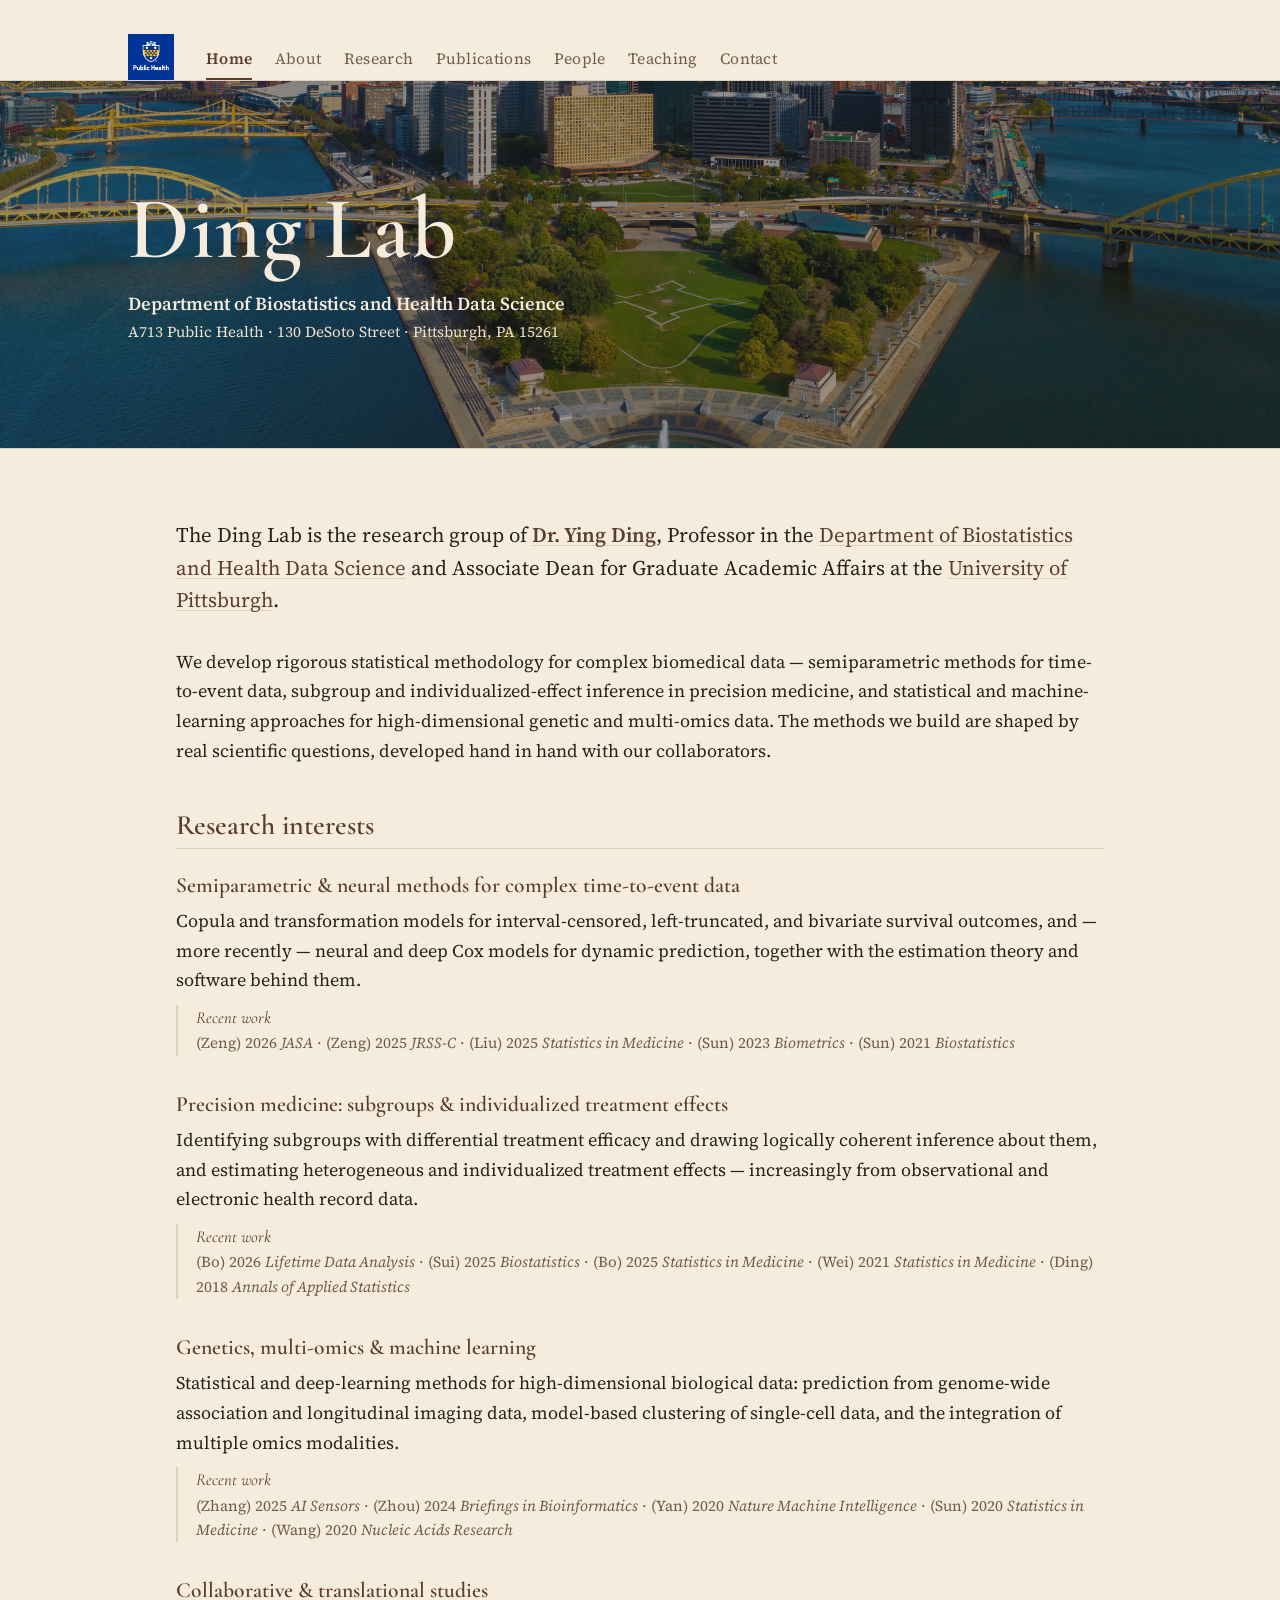
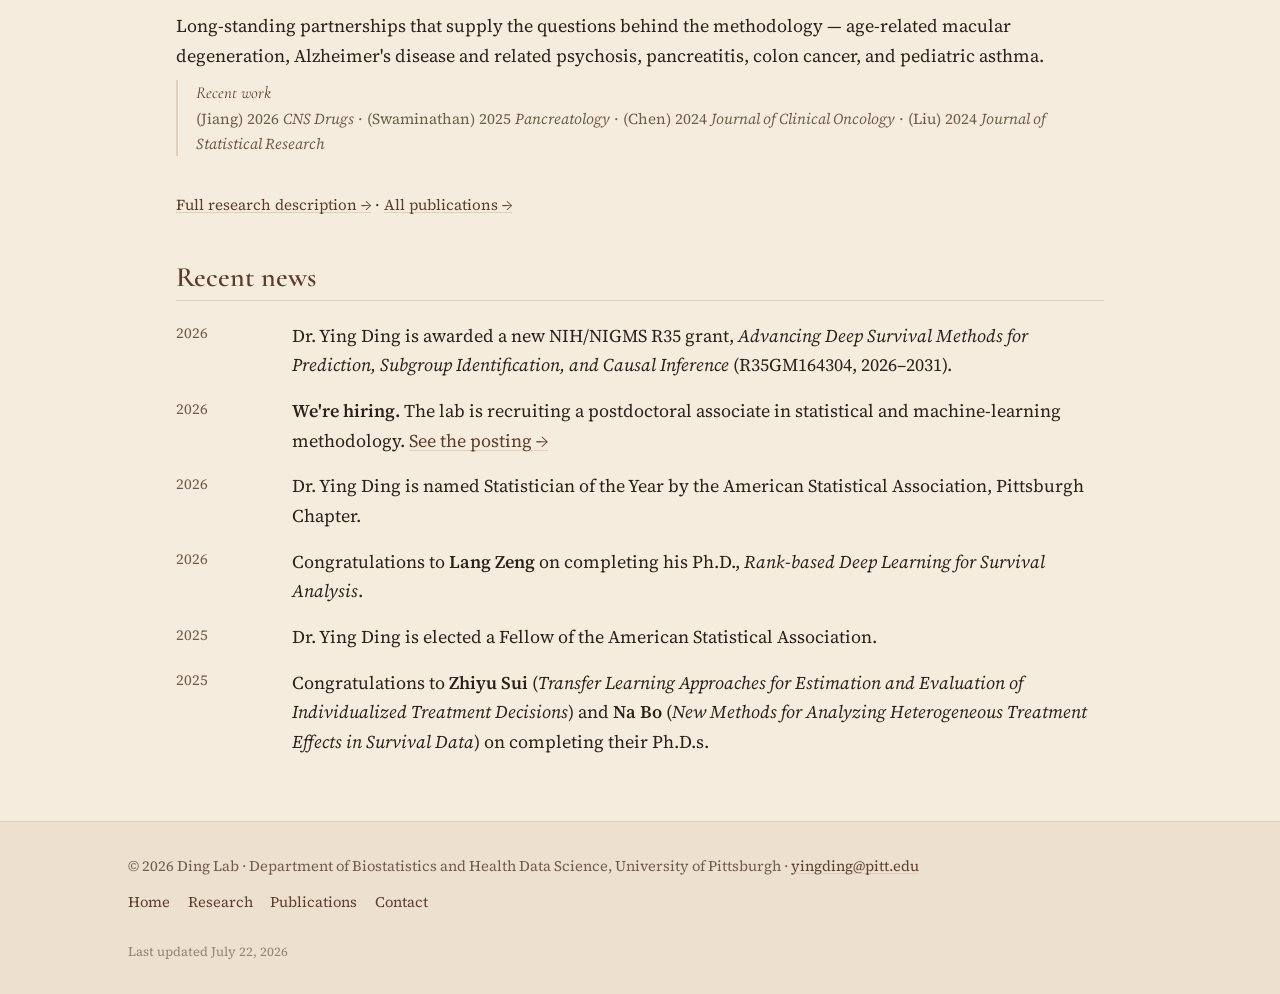
==== commit 0b7dd729: "Reorder names in Ph.D. completion announcement" ====
--- a/index.html
+++ b/index.html
@@ -161,10 +161,9 @@
         </li>
         <li>
           <span class="news-date">2025</span>
-          <p>Congratulations to <strong>Na Bo</strong> (<em>New Methods for Analyzing Heterogeneous
-          Treatment Effects in Survival Data</em>) and <strong>Zhiyu Sui</strong> (<em>Transfer
-          Learning Approaches for Estimation and Evaluation of Individualized Treatment Decisions</em>)
-          on completing their Ph.D.s.</p>
+          <p>Congratulations to <strong>Zhiyu Sui</strong> (<em>Transfer
+          Learning Approaches for Estimation and Evaluation of Individualized Treatment Decisions</em>) and <strong>Na Bo</strong> (<em>New Methods for Analyzing Heterogeneous
+          Treatment Effects in Survival Data</em>) on completing their Ph.D.s.</p>
         </li>
       </ul>
     </section>
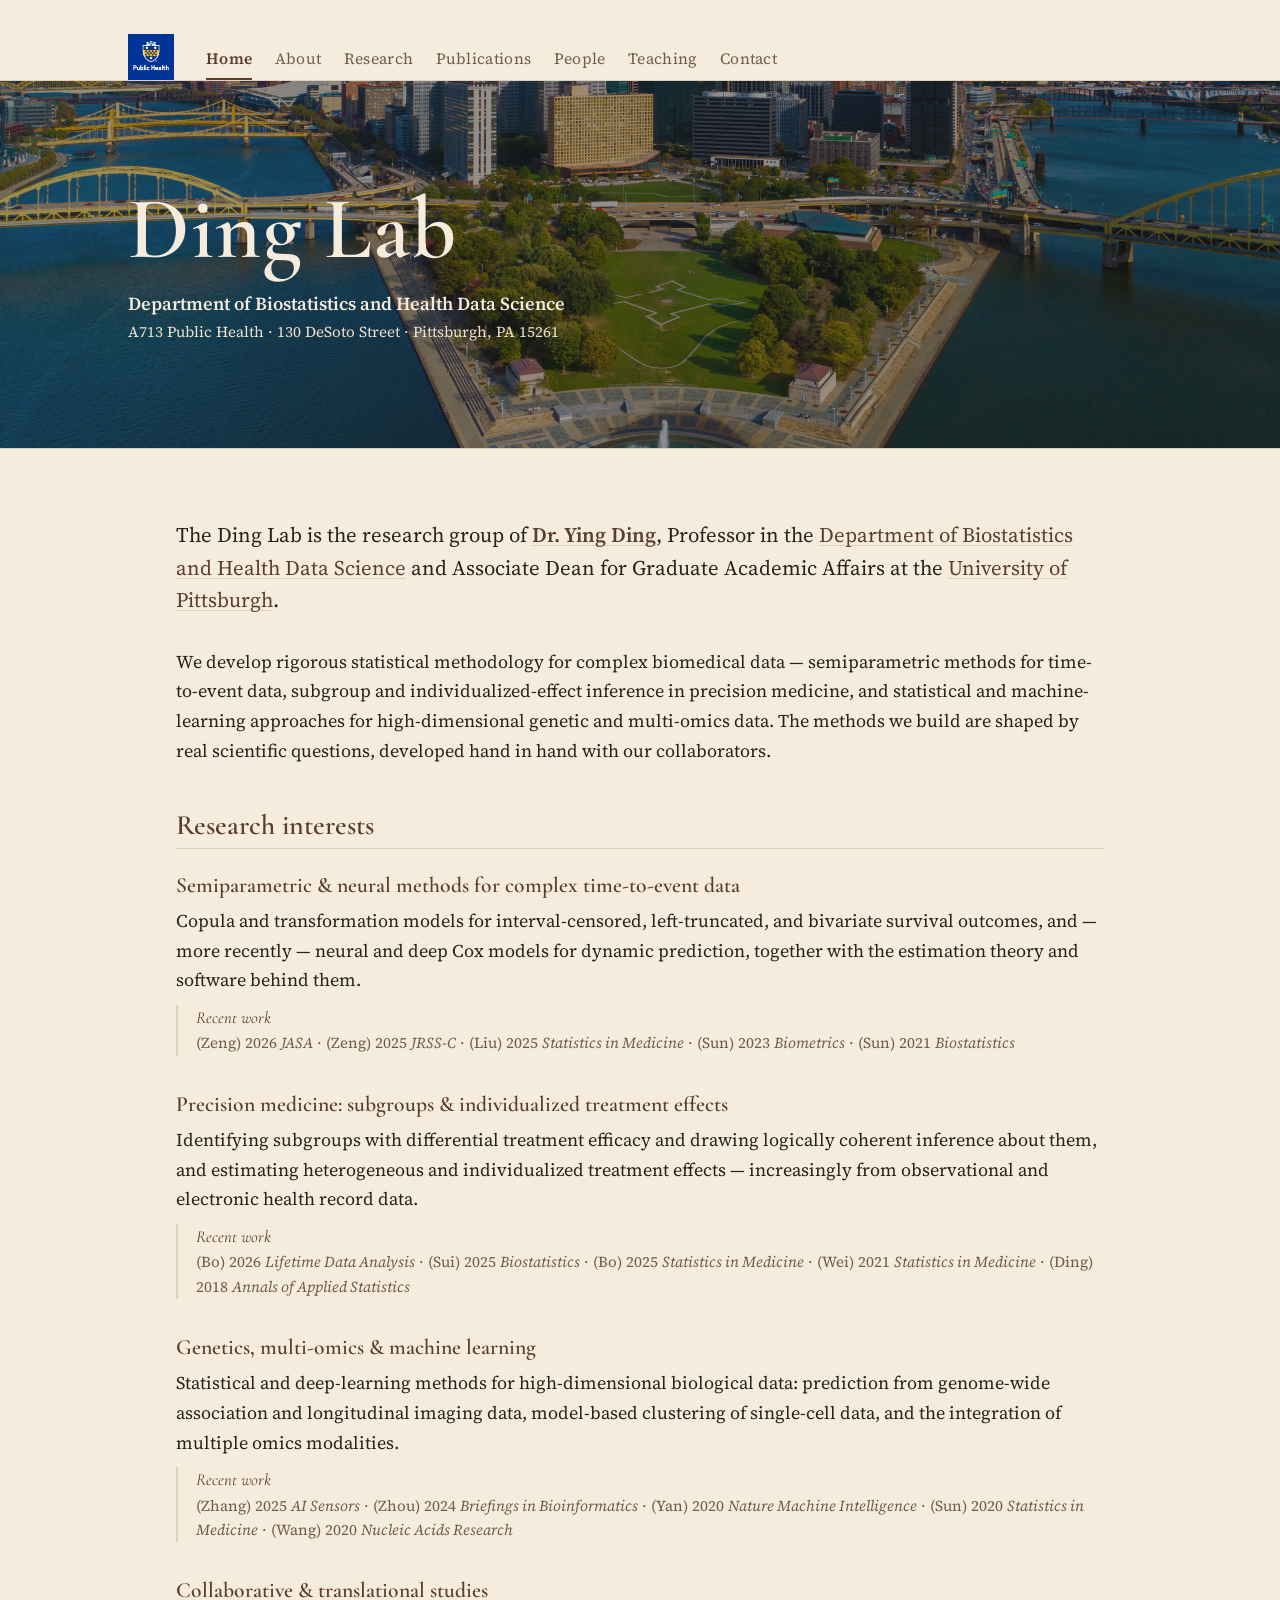
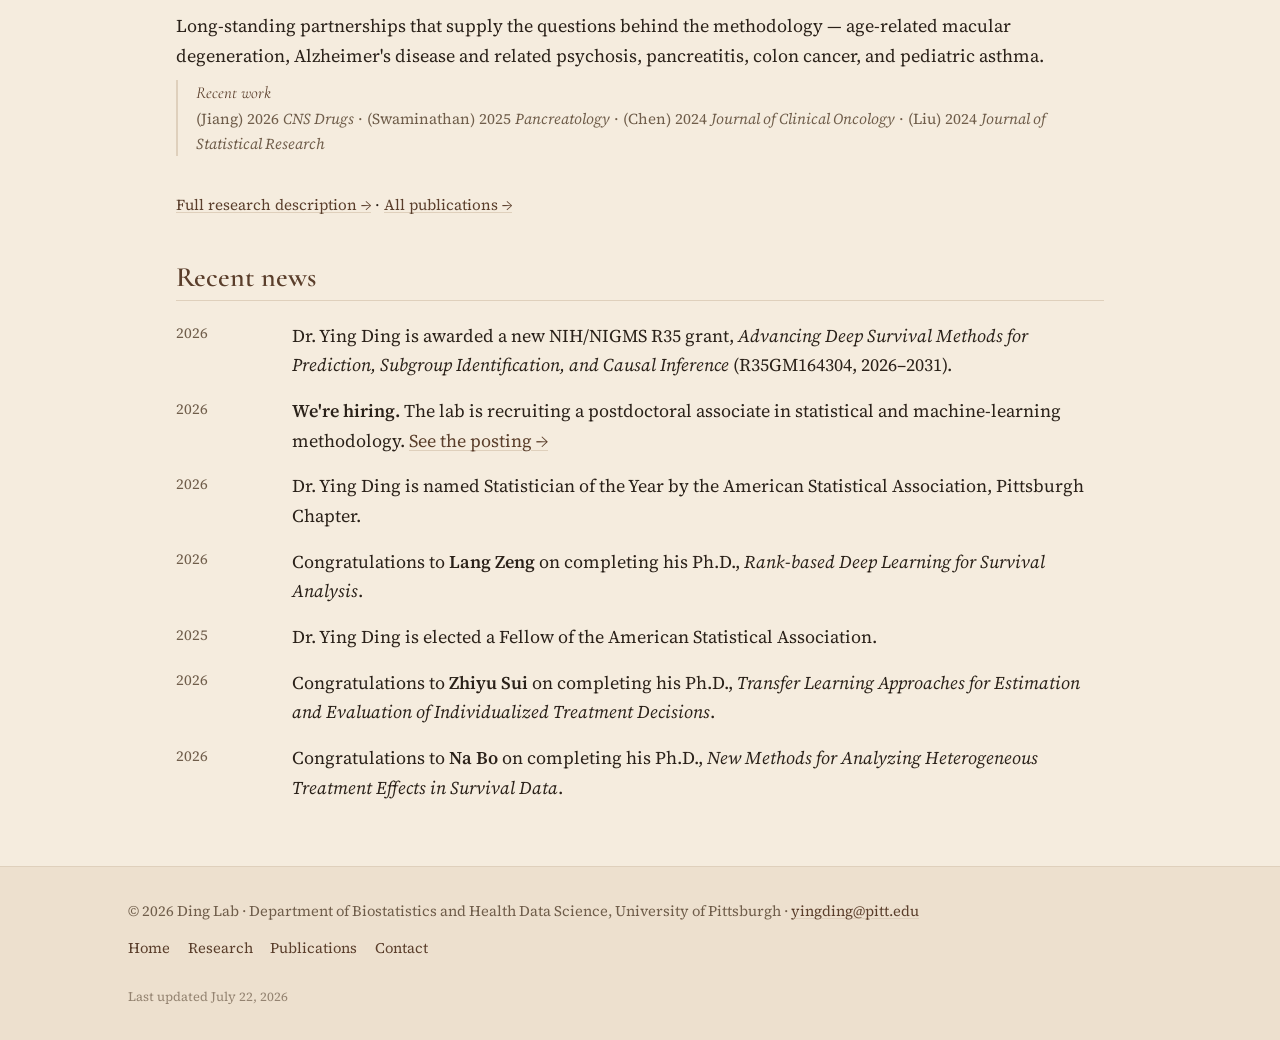
==== commit 927825bc: "Update news items for Zhiyu Sui and Na Bo" ====
--- a/index.html
+++ b/index.html
@@ -160,10 +160,14 @@
           <p>Dr. Ying Ding is elected a Fellow of the American Statistical Association.</p>
         </li>
         <li>
-          <span class="news-date">2025</span>
-          <p>Congratulations to <strong>Zhiyu Sui</strong> (<em>Transfer
-          Learning Approaches for Estimation and Evaluation of Individualized Treatment Decisions</em>) and <strong>Na Bo</strong> (<em>New Methods for Analyzing Heterogeneous
-          Treatment Effects in Survival Data</em>) on completing their Ph.D.s.</p>
+          <span class="news-date">2026</span>
+          <p>Congratulations to <strong>Zhiyu Sui</strong> on completing his Ph.D.,
+          <em>Transfer Learning Approaches for Estimation and Evaluation of Individualized Treatment Decisions</em>.</p>
+        </li>
+        <li>
+          <span class="news-date">2026</span>
+          <p>Congratulations to <strong>Na Bo</strong> on completing his Ph.D.,
+          <em>New Methods for Analyzing Heterogeneous Treatment Effects in Survival Data</em>.</p>
         </li>
       </ul>
     </section>
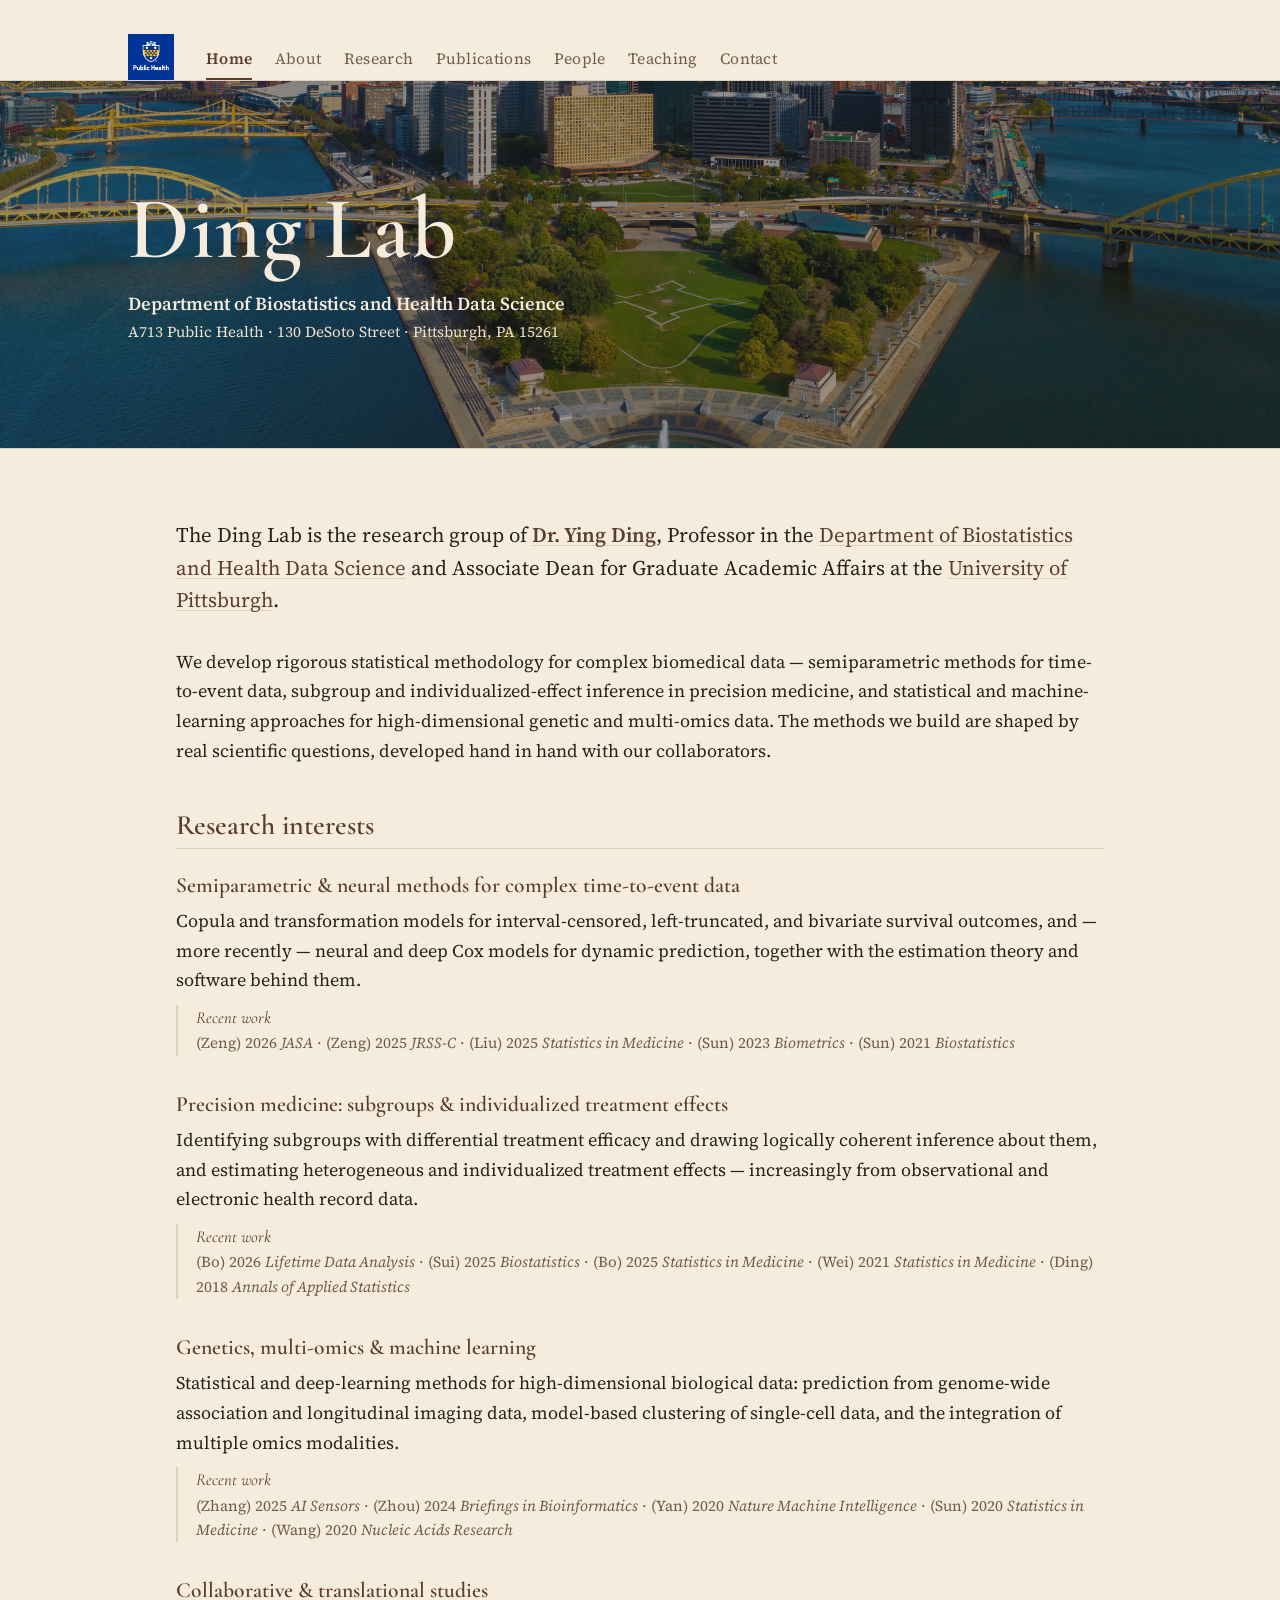
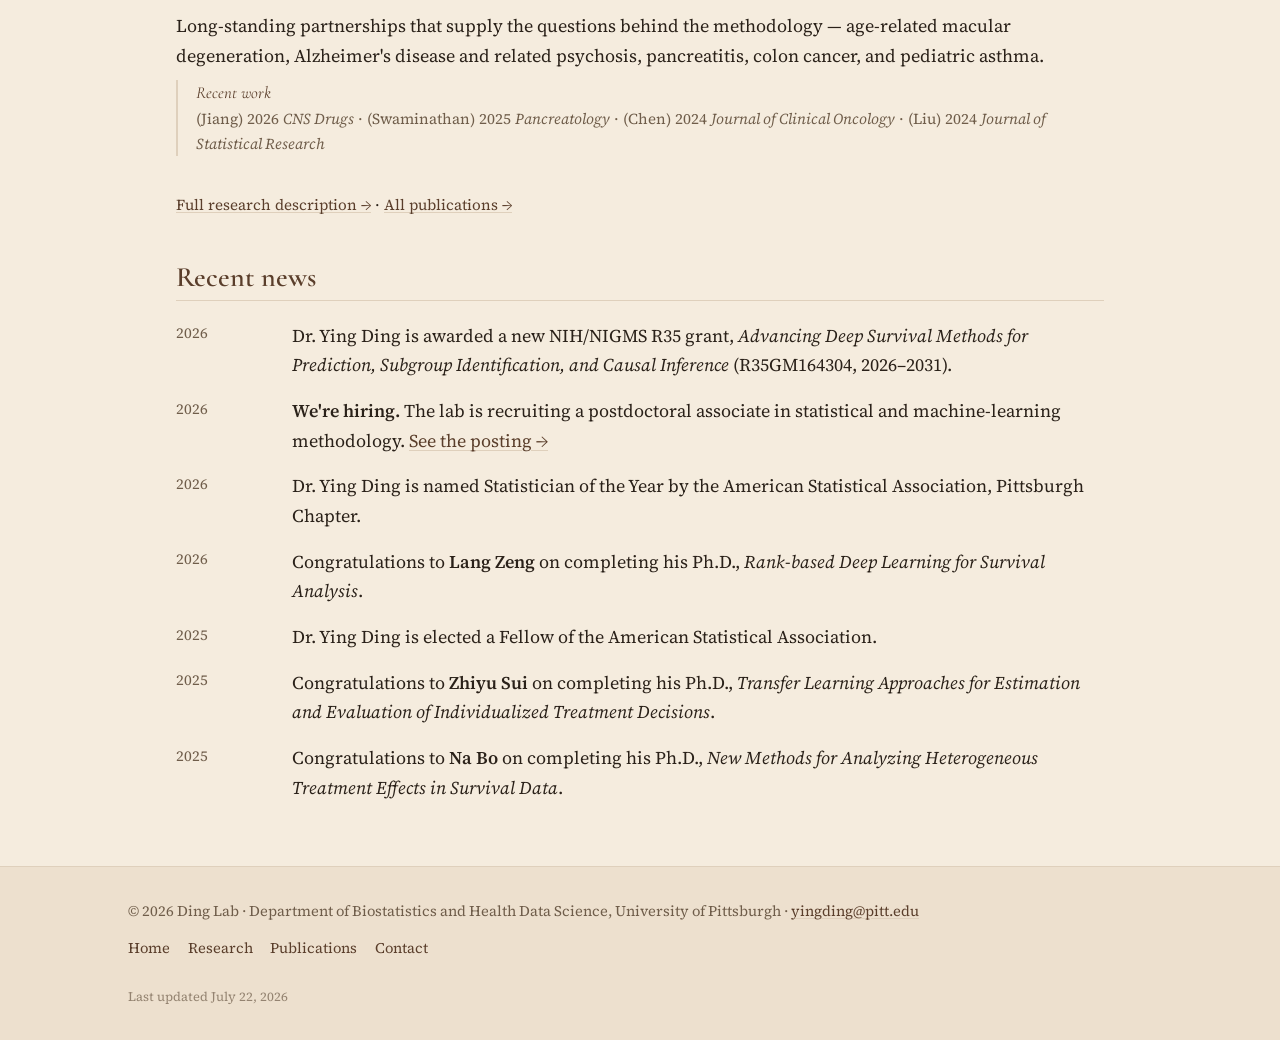
==== commit 6559096f: "Update news dates from 2026 to 2025" ====
--- a/index.html
+++ b/index.html
@@ -160,12 +160,12 @@
           <p>Dr. Ying Ding is elected a Fellow of the American Statistical Association.</p>
         </li>
         <li>
-          <span class="news-date">2026</span>
+          <span class="news-date">2025</span>
           <p>Congratulations to <strong>Zhiyu Sui</strong> on completing his Ph.D.,
           <em>Transfer Learning Approaches for Estimation and Evaluation of Individualized Treatment Decisions</em>.</p>
         </li>
         <li>
-          <span class="news-date">2026</span>
+          <span class="news-date">2025</span>
           <p>Congratulations to <strong>Na Bo</strong> on completing his Ph.D.,
           <em>New Methods for Analyzing Heterogeneous Treatment Effects in Survival Data</em>.</p>
         </li>
